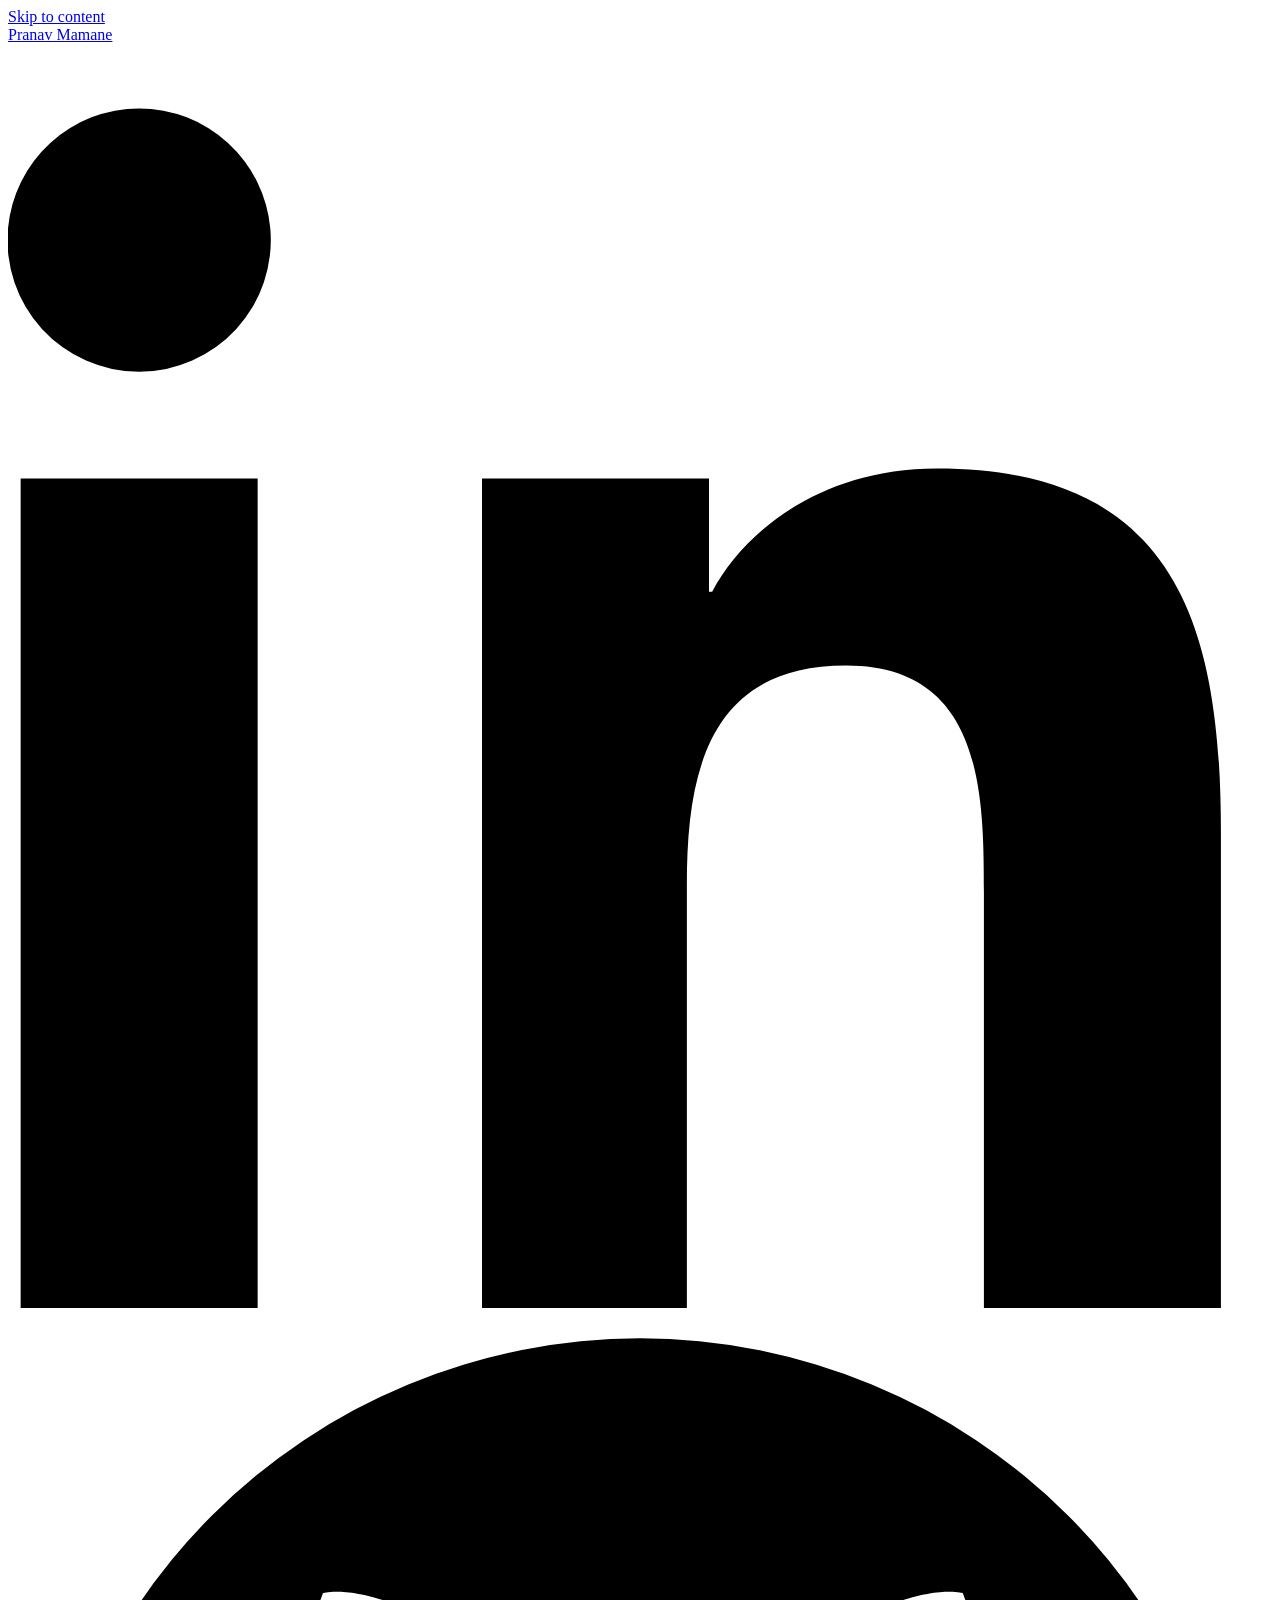
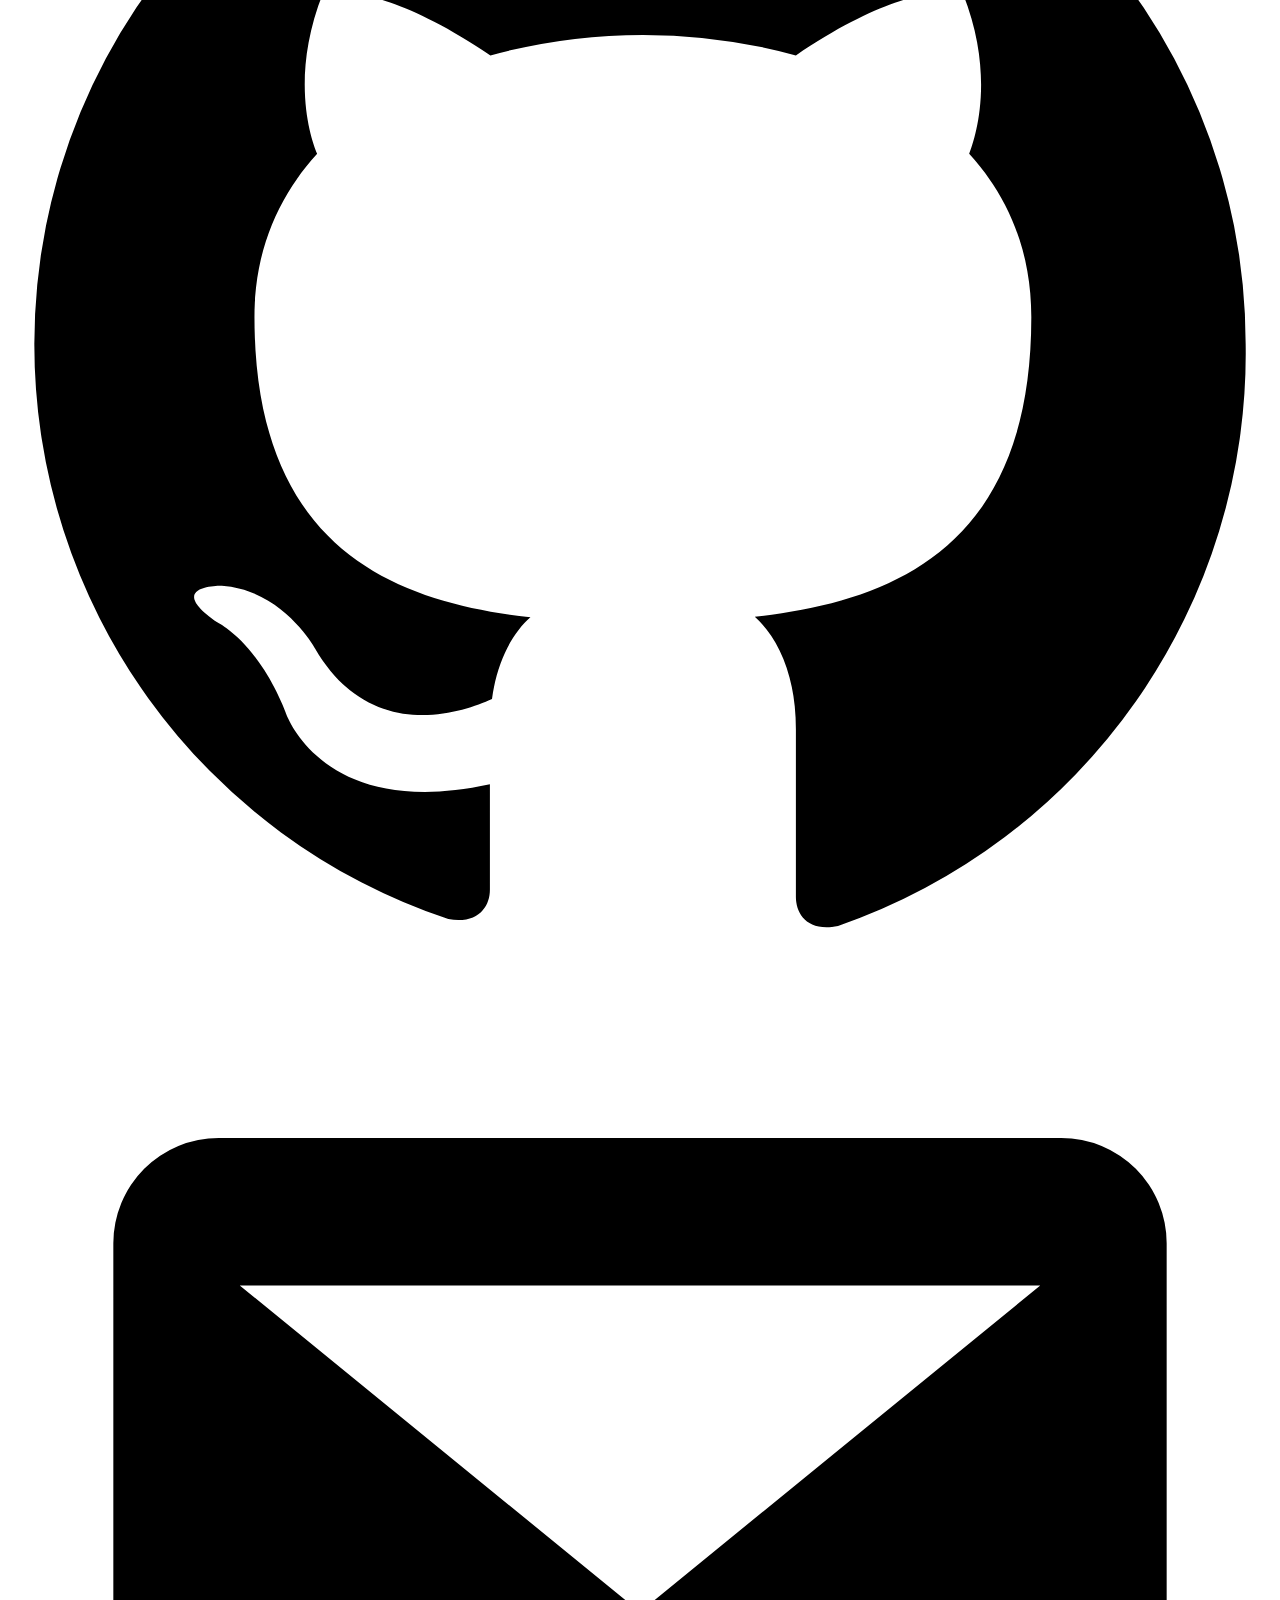
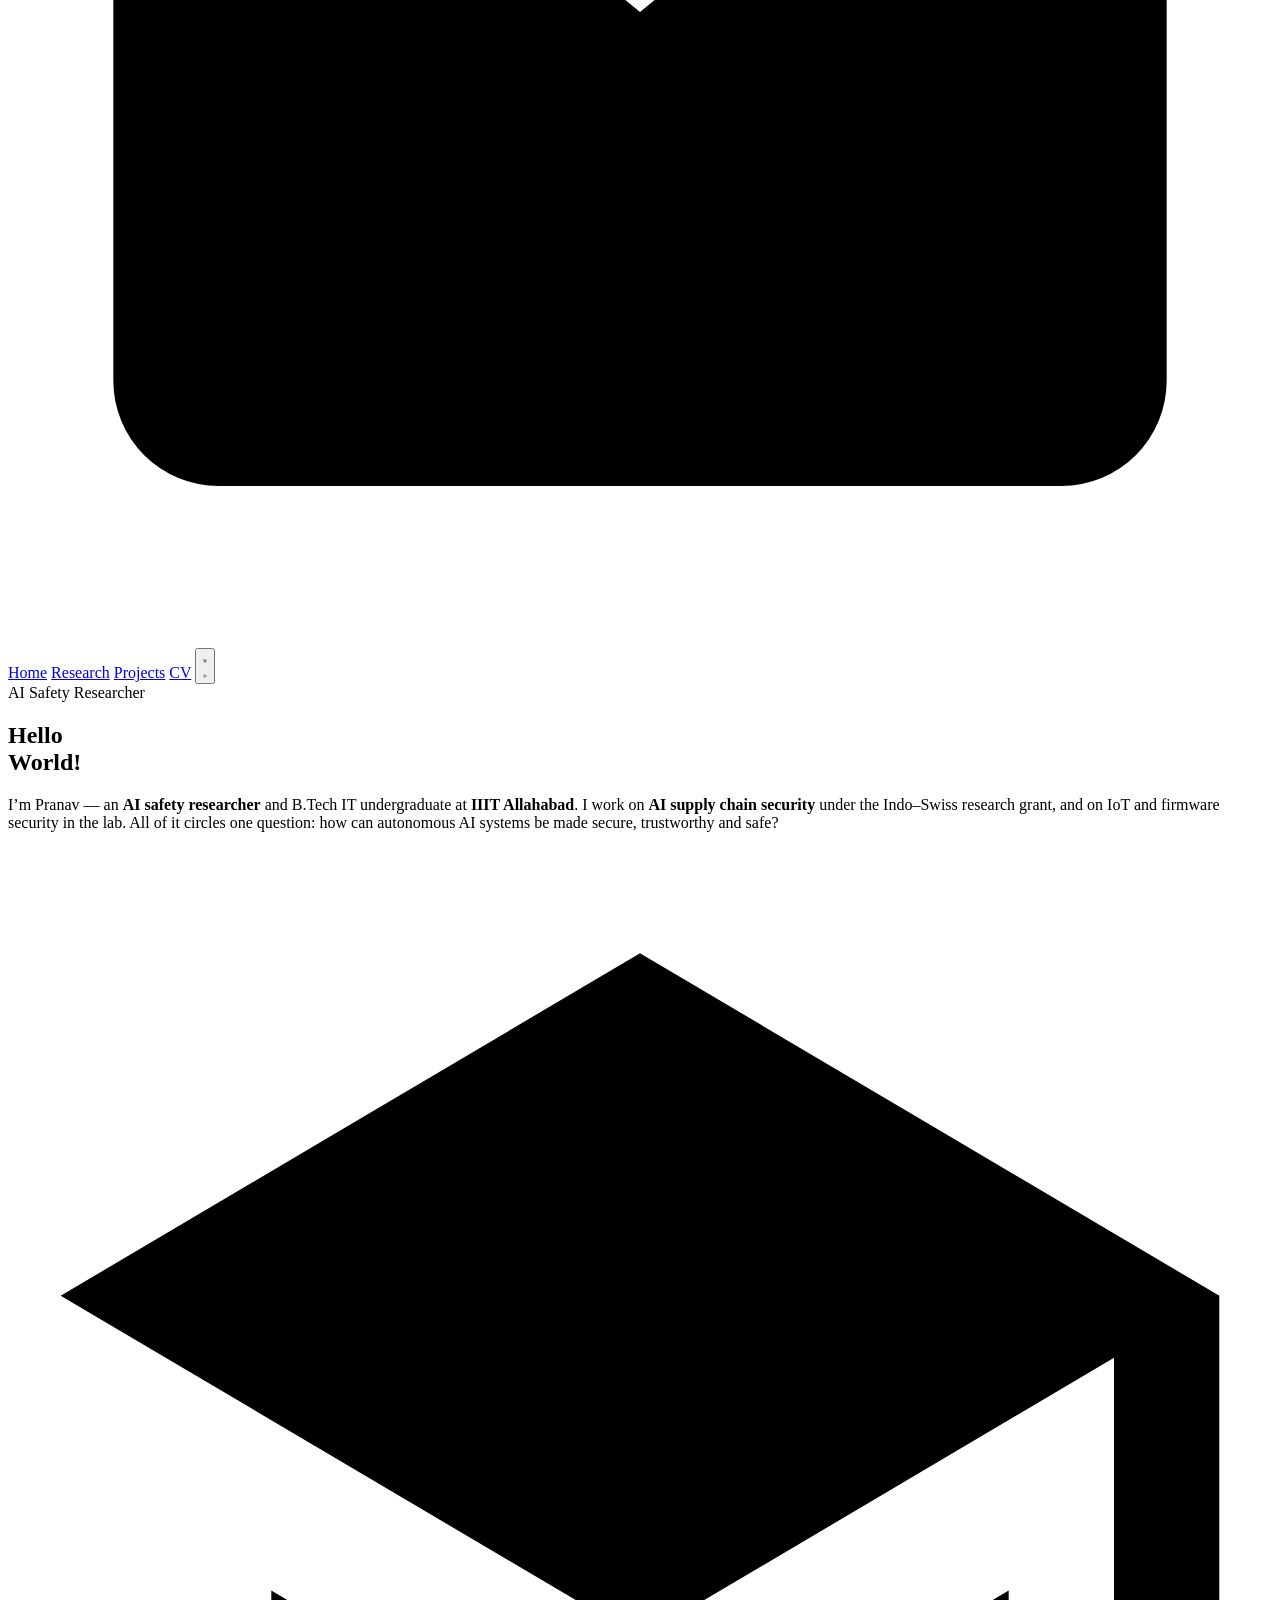
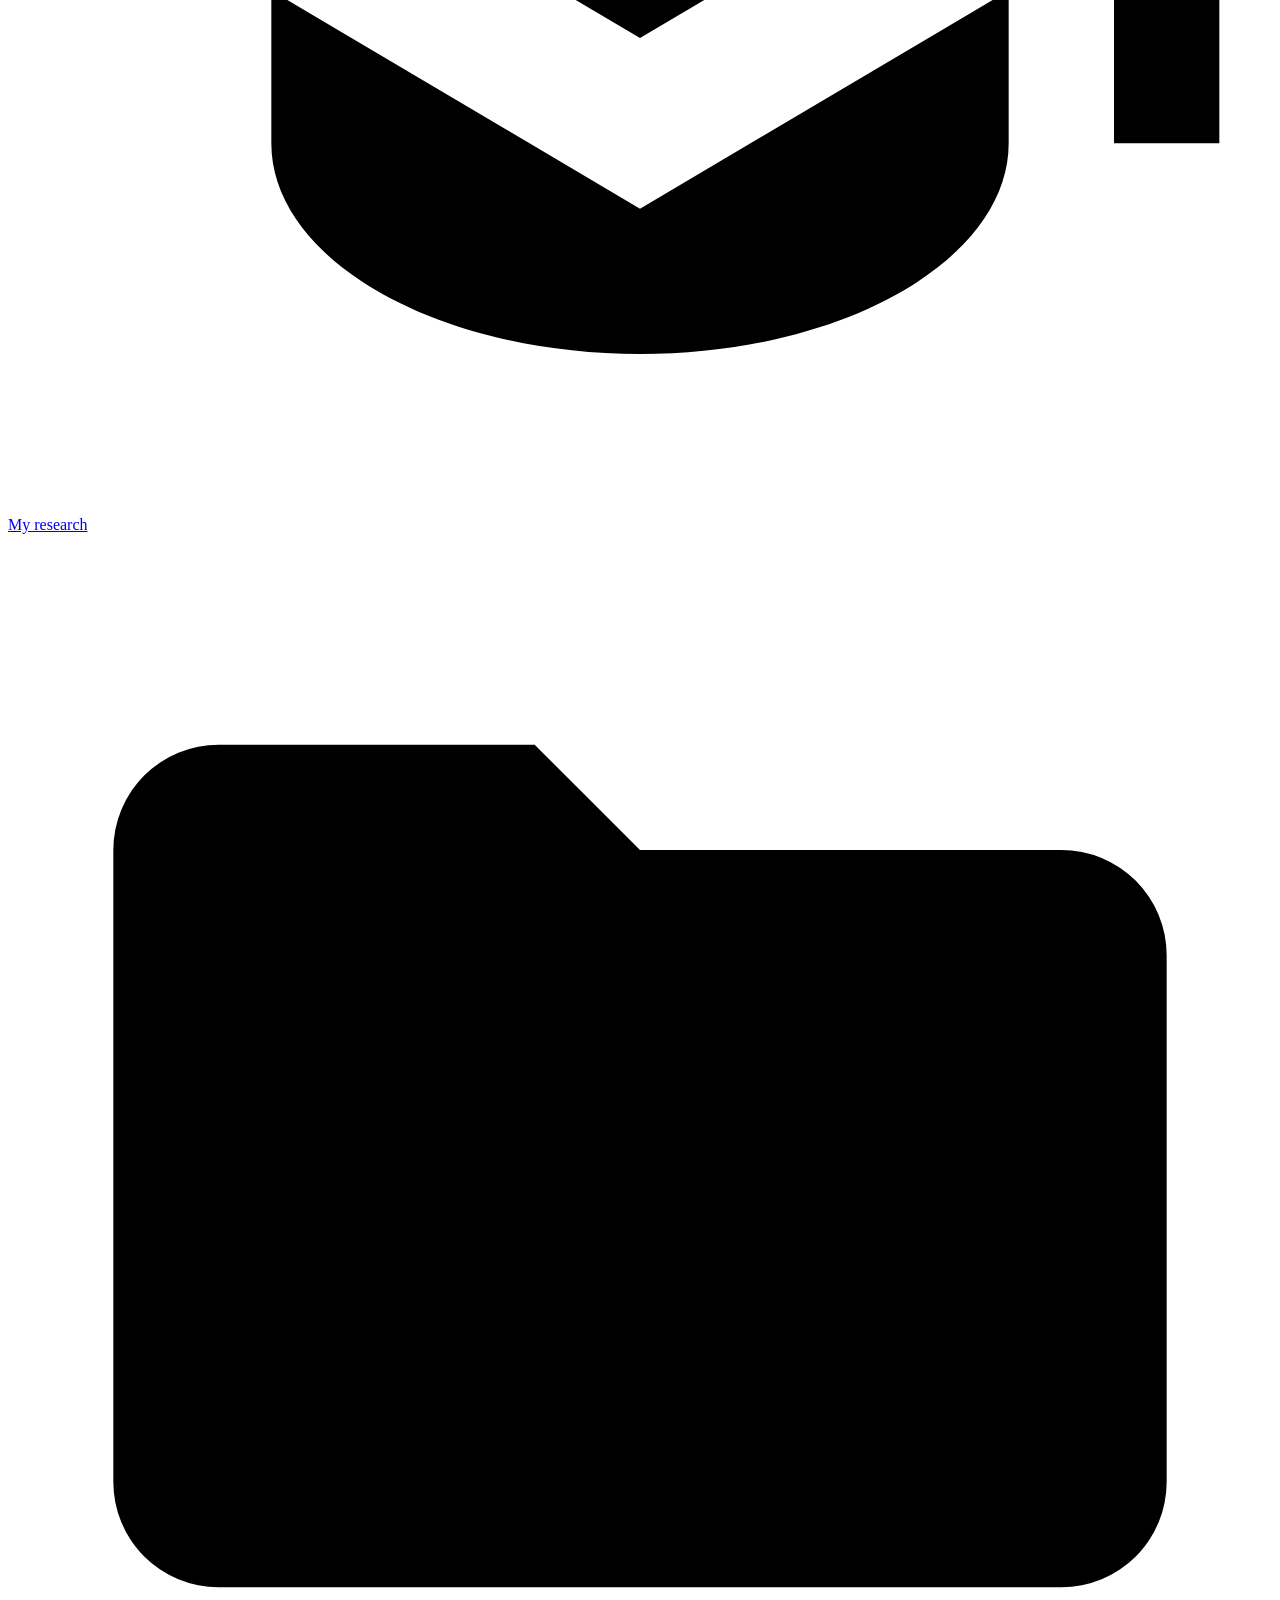
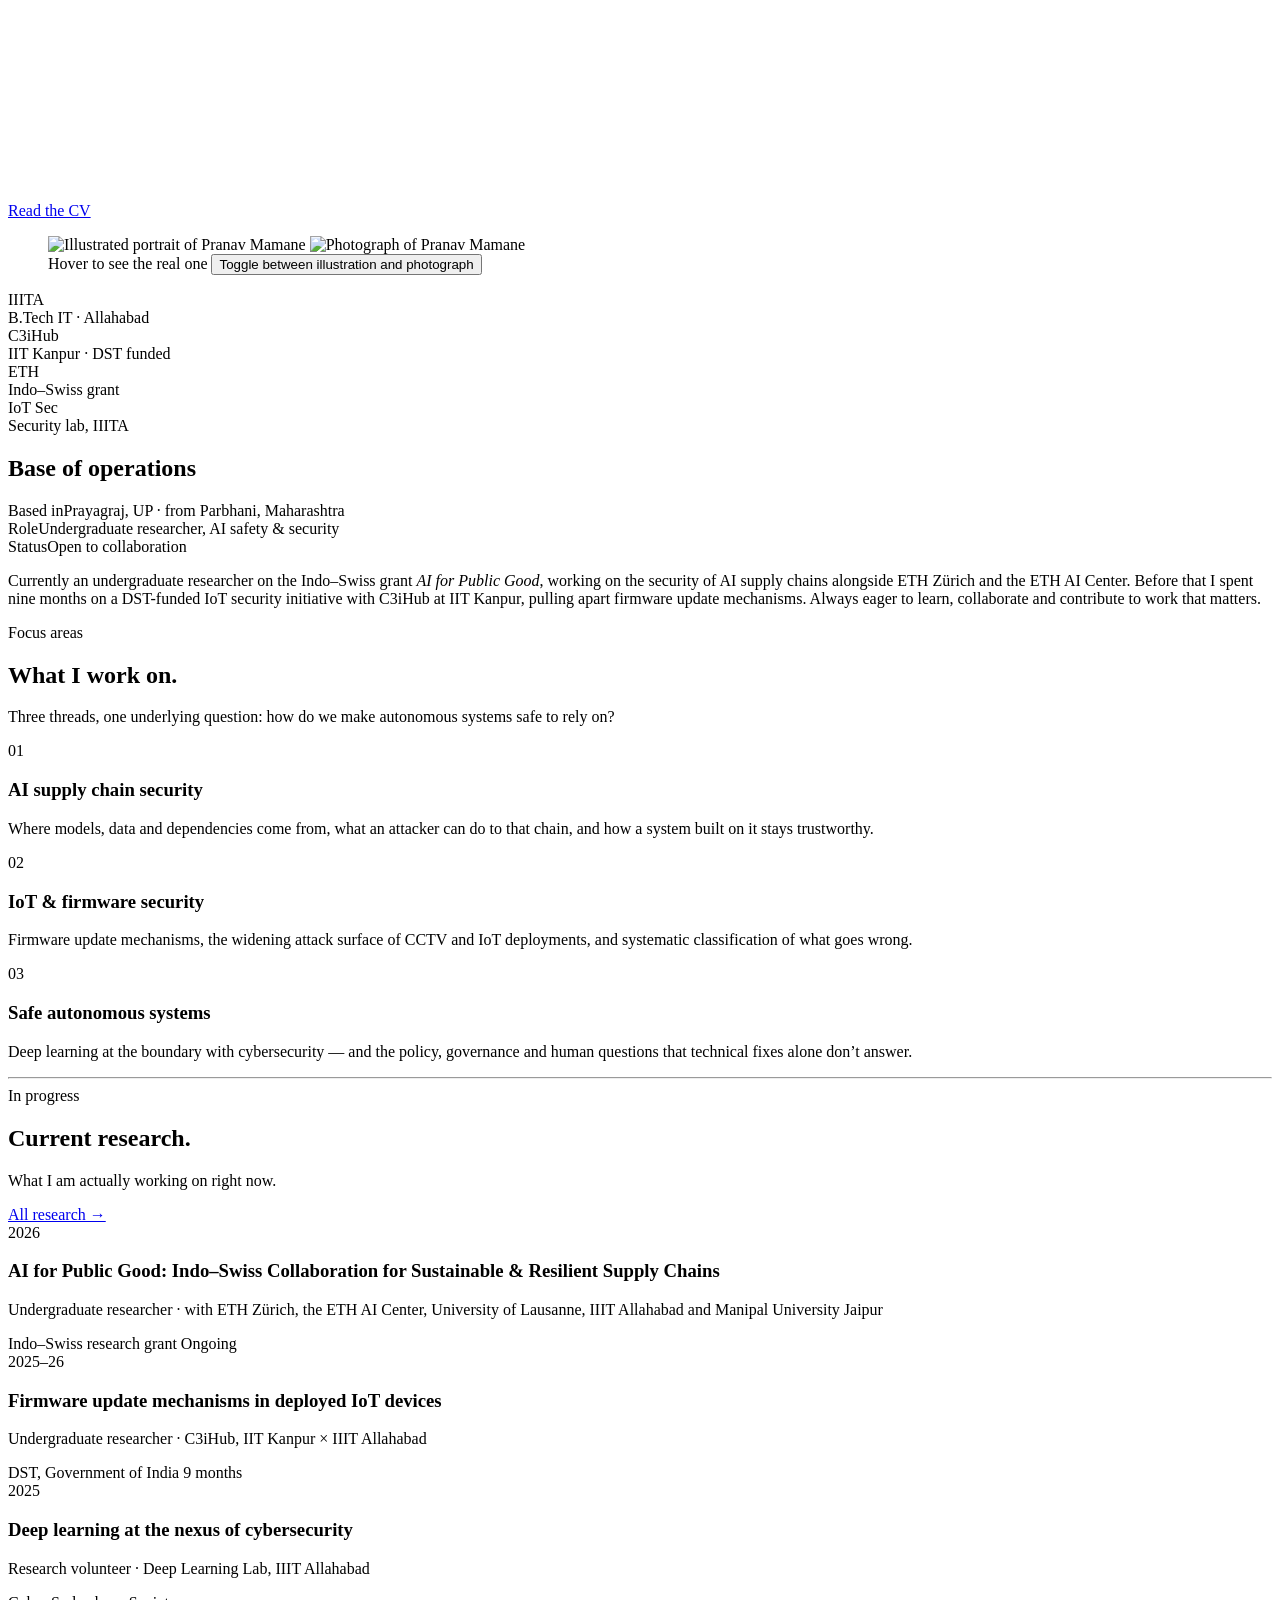
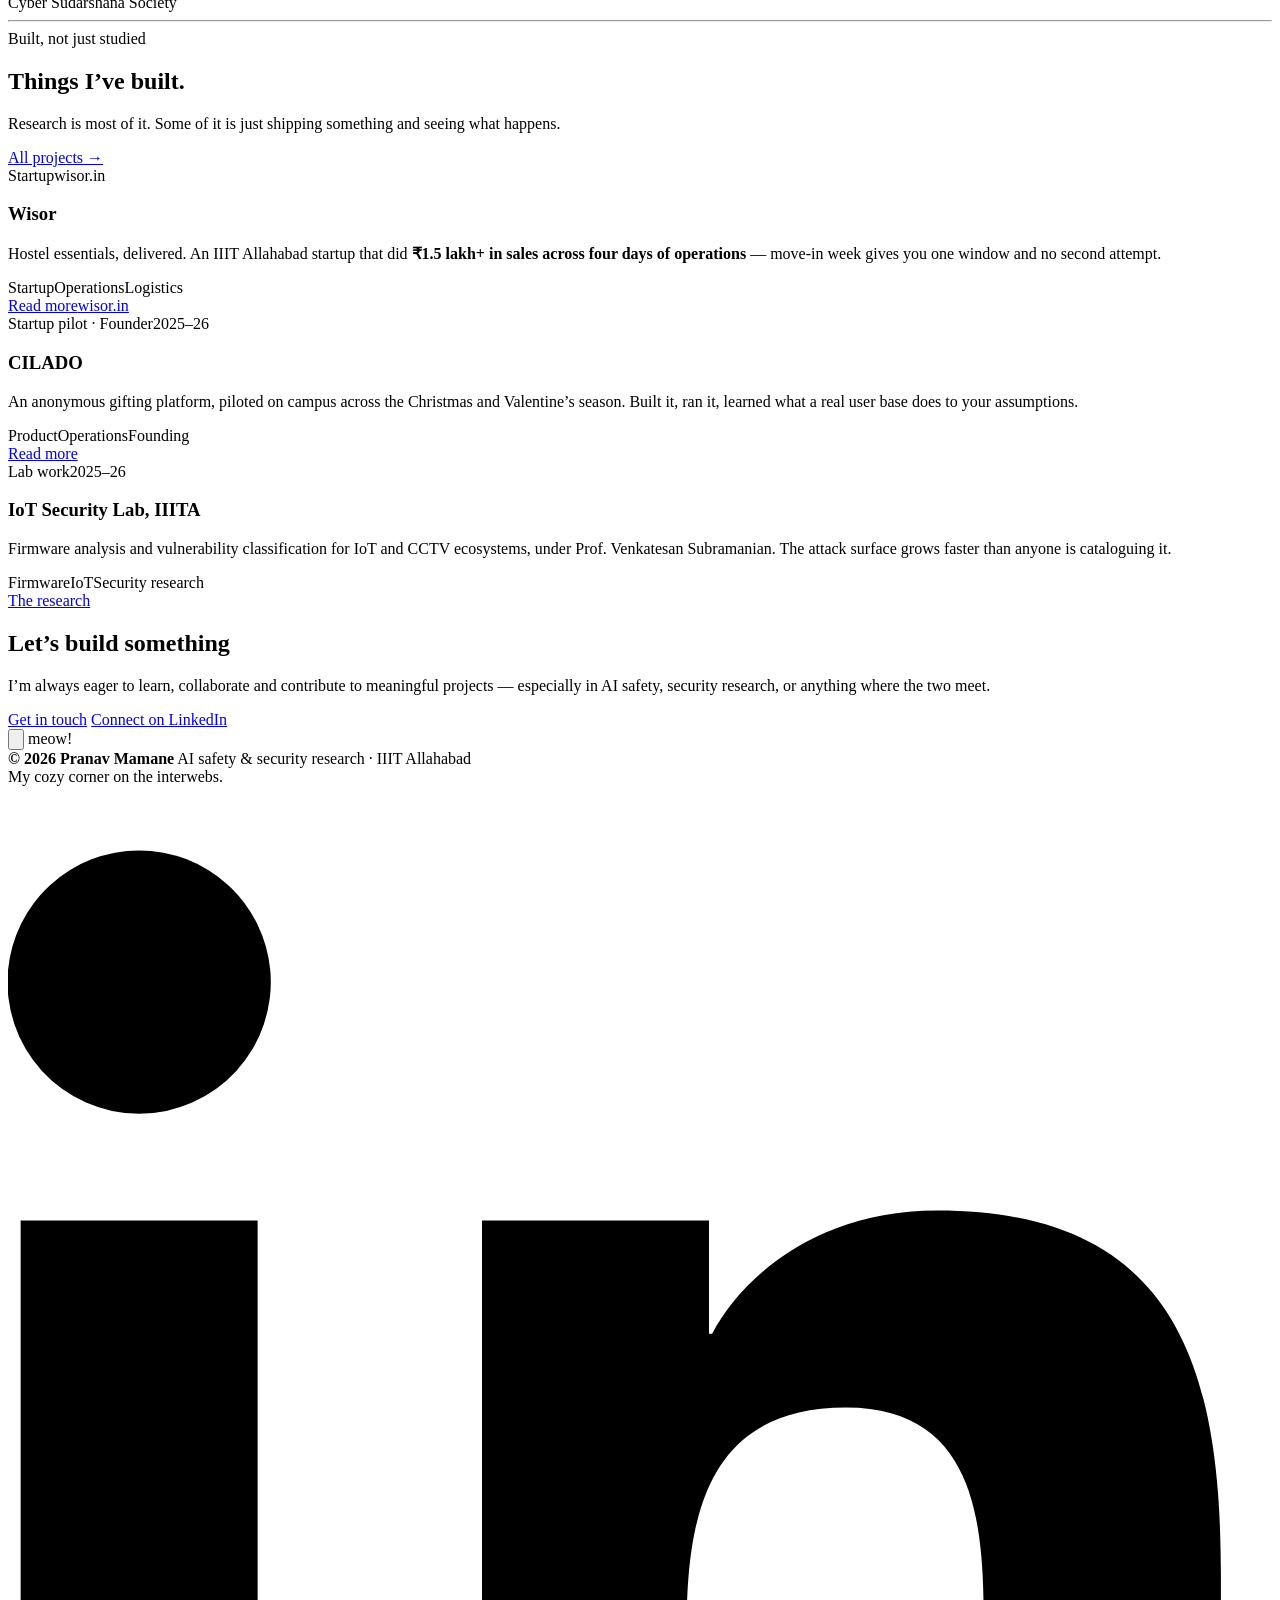
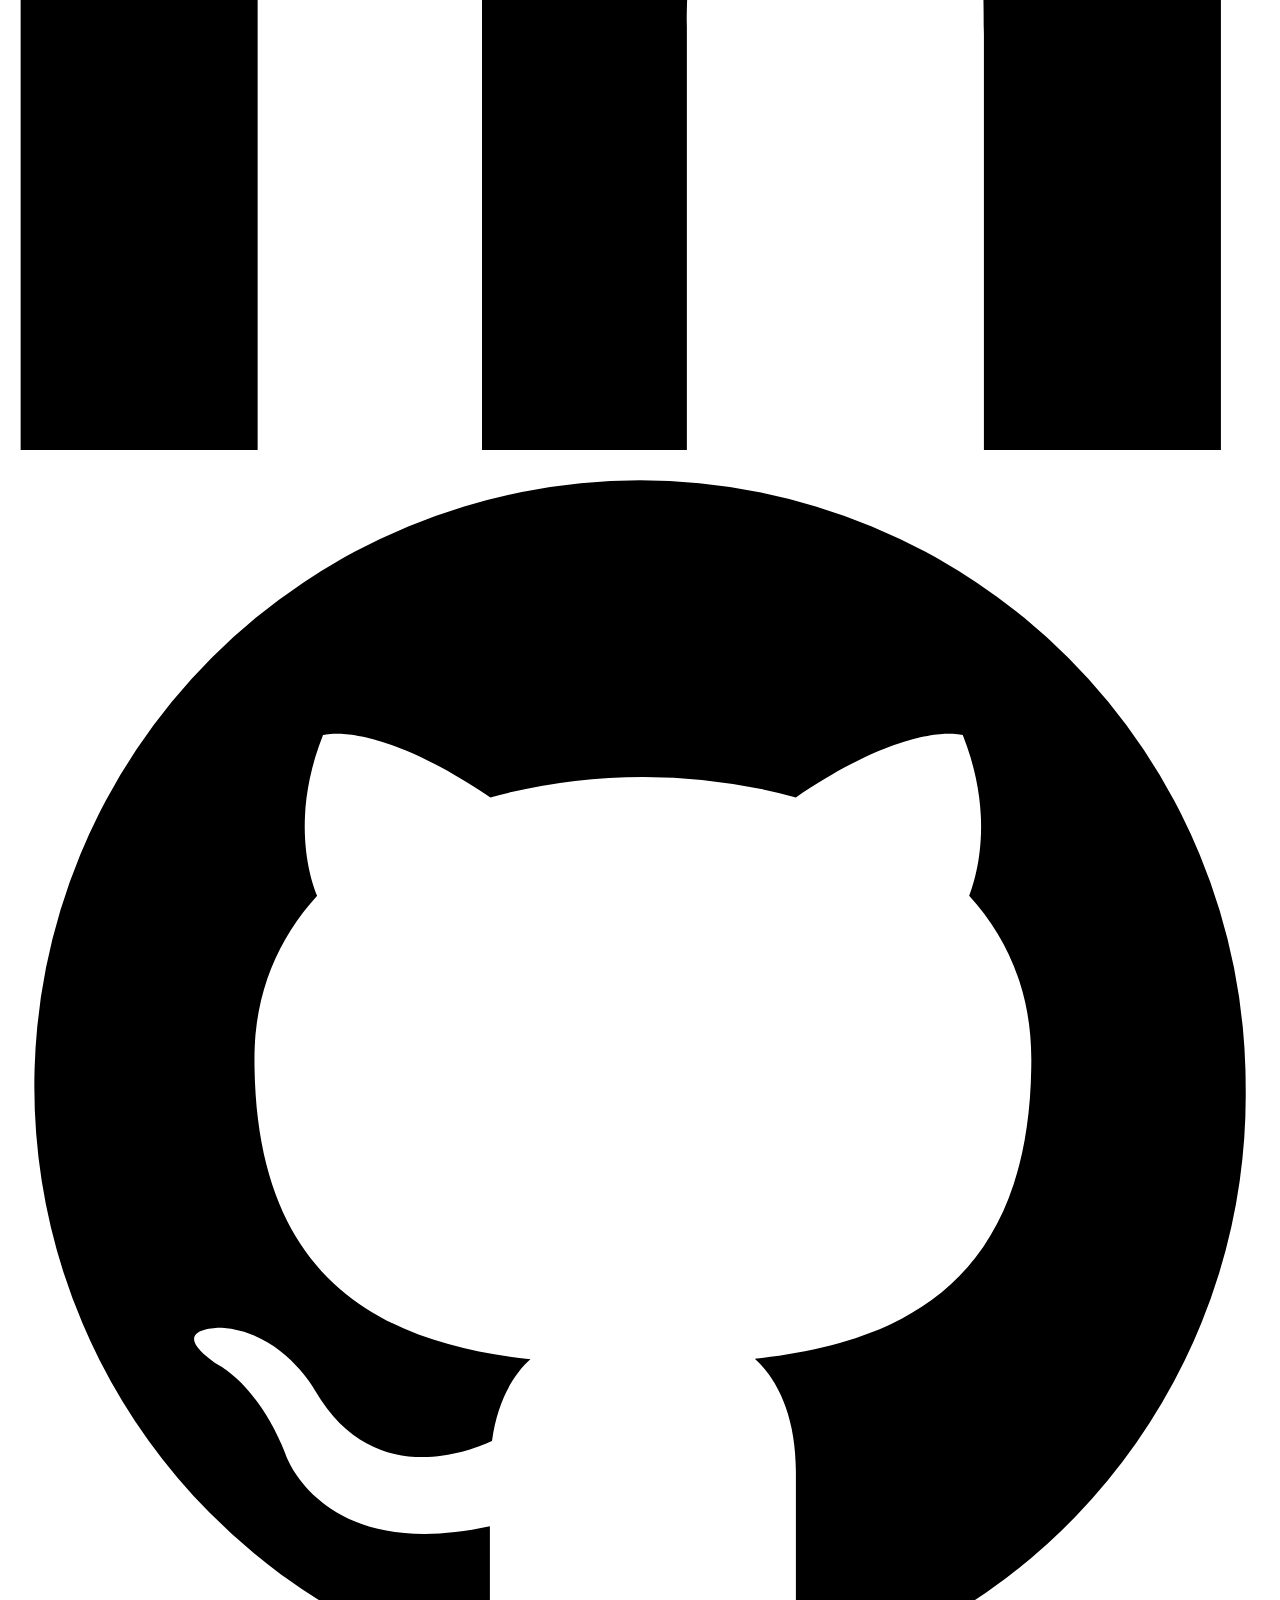
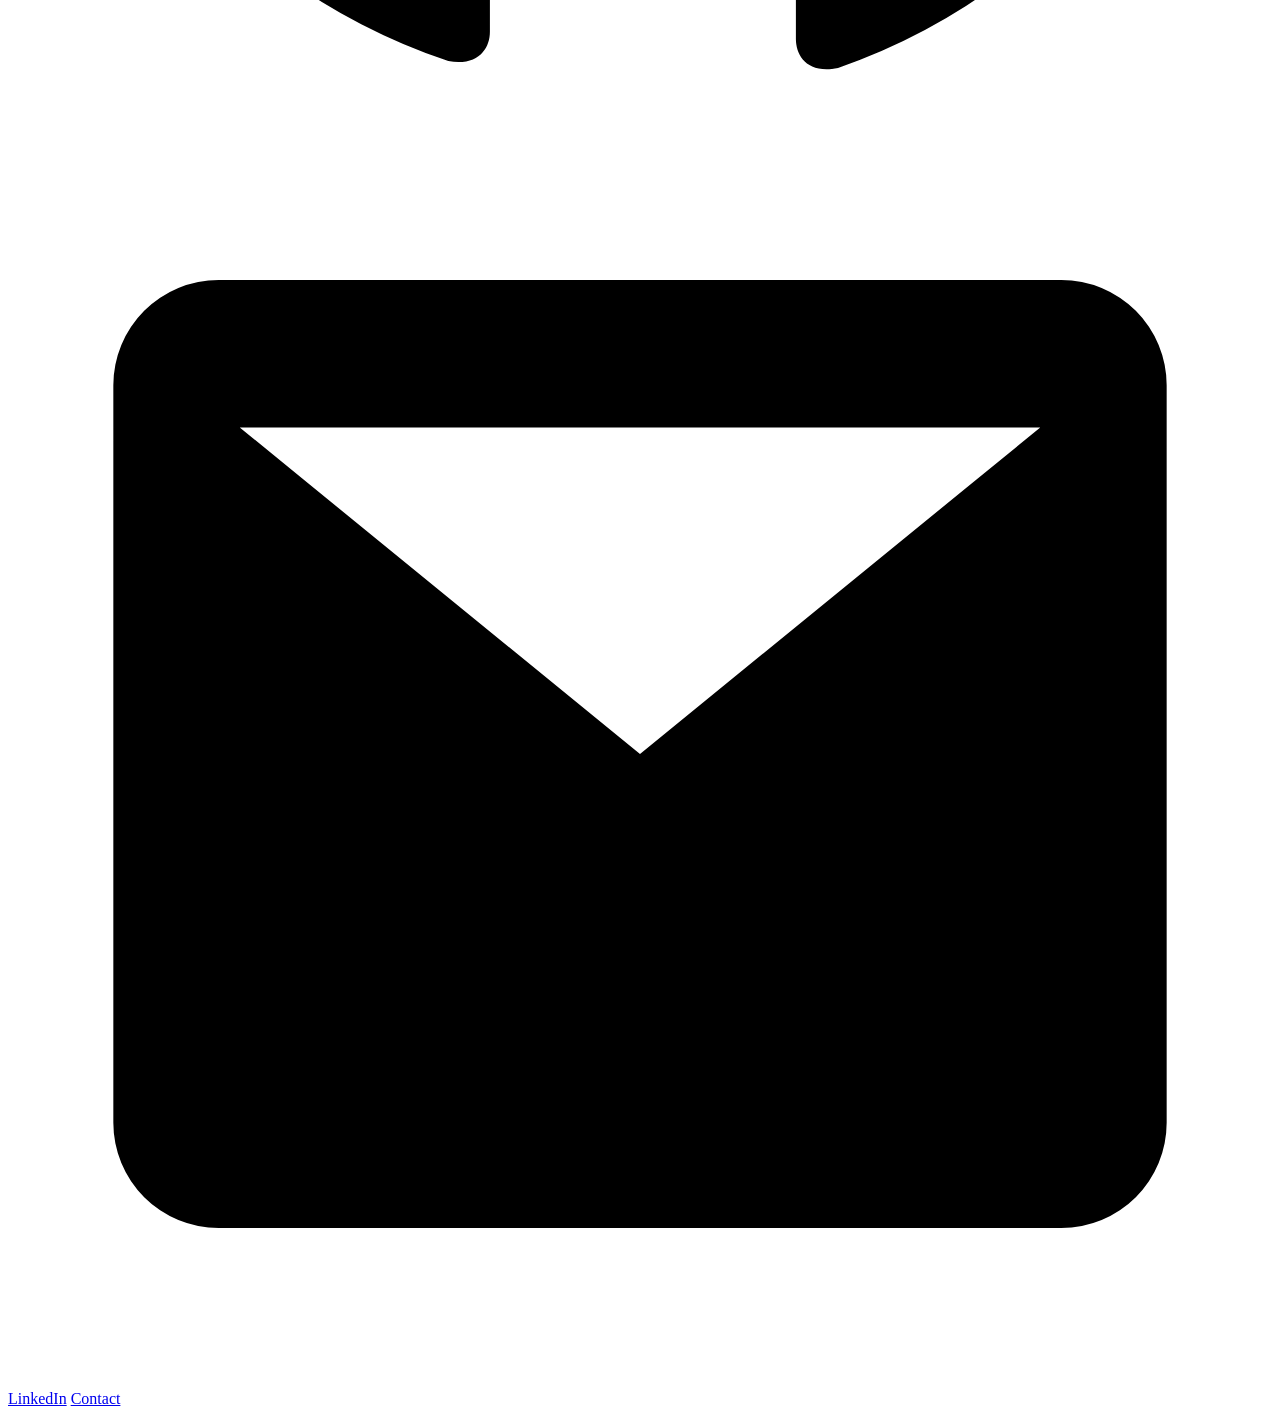
==== index.html @ 481fb833 "Add files via upload" ====
<!doctype html>
<html lang="en" data-theme="dark">
<head>
<meta charset="utf-8">
<meta name="viewport" content="width=device-width, initial-scale=1">
<title>Pranav Mamane — AI Safety Researcher</title>
<meta name="description" content="AI safety and security researcher at IIIT Allahabad, working on AI supply chain security and IoT security.">
<meta name="color-scheme" content="dark light">
<link rel="icon" href="assets/img/favicon.svg" type="image/svg+xml">
<meta property="og:title" content="Pranav Mamane — AI Safety Researcher">
<meta property="og:description" content="AI safety and security researcher at IIIT Allahabad, working on AI supply chain security and IoT security.">
<meta property="og:type" content="website">
<link rel="preconnect" href="https://fonts.googleapis.com">
<link rel="preconnect" href="https://fonts.gstatic.com" crossorigin>
<link href="https://fonts.googleapis.com/css2?family=Archivo+Black&family=JetBrains+Mono:wght@400;700&display=swap" rel="stylesheet">
<link rel="stylesheet" href="assets/css/style.css">
</head>
<body>
<a class="skip-link" href="#main">Skip to content</a>

<!-- ===== HEADER ===== -->
<header class="header">
  <div class="header__progress" aria-hidden="true"></div>
  <div class="wrap header__inner">
    <div class="brand">
      <a class="brand__name" href="index.html" aria-current="page">Pranav Mamane</a>
      <div class="socials">
        <a class="icon-btn" href="https://www.linkedin.com/in/pranavmamane/" aria-label="LinkedIn" rel="me noopener" target="_blank"><svg viewBox="0 0 24 24"><path d="M4.98 3.5A2.5 2.5 0 1 1 0 3.5a2.5 2.5 0 0 1 4.98 0zM.24 8.25h4.5V24H.24zM9 8.25h4.31v2.15h.06c.6-1.14 2.07-2.34 4.26-2.34 4.56 0 5.4 3 5.4 6.9V24h-4.5v-7.9c0-1.88-.03-4.3-2.62-4.3-2.62 0-3.02 2.05-3.02 4.16V24H9z"/></svg></a>
        <a class="icon-btn" href="https://github.com/pranav18june" aria-label="GitHub" rel="me noopener" target="_blank"><svg viewBox="0 0 24 24"><path d="M12 .5A11.5 11.5 0 0 0 .5 12a11.5 11.5 0 0 0 7.86 10.92c.58.1.79-.25.79-.56v-2c-3.2.7-3.88-1.37-3.88-1.37-.53-1.34-1.29-1.7-1.29-1.7-1.05-.72.08-.7.08-.7 1.16.08 1.77 1.19 1.77 1.19 1.03 1.77 2.7 1.26 3.36.96.1-.75.4-1.26.73-1.55-2.55-.29-5.24-1.28-5.24-5.7 0-1.26.45-2.29 1.19-3.1-.12-.29-.52-1.46.11-3.05 0 0 .97-.31 3.18 1.18a11 11 0 0 1 5.8 0c2.2-1.49 3.17-1.18 3.17-1.18.63 1.59.23 2.76.12 3.05.74.81 1.18 1.84 1.18 3.1 0 4.43-2.69 5.4-5.25 5.69.41.36.78 1.06.78 2.14v3.18c0 .31.21.67.8.55A11.5 11.5 0 0 0 23.5 12 11.5 11.5 0 0 0 12 .5z"/></svg></a>
        <a class="icon-btn" href="mailto:pranav18june@gmail.com" aria-label="Email"><svg viewBox="0 0 24 24"><path d="M2 5a2 2 0 0 1 2-2h16a2 2 0 0 1 2 2v14a2 2 0 0 1-2 2H4a2 2 0 0 1-2-2V5zm2.4.8L12 12l7.6-6.2H4.4z"/></svg></a>
      </div>
    </div>
    <nav class="nav" aria-label="Primary">
      <a class="nav__link" href="index.html" aria-current="page">Home</a>
      <a class="nav__link" href="research.html" data-dot>Research</a>
      <a class="nav__link" href="projects.html">Projects</a>
      <a class="nav__link" href="experience.html">CV</a>
      <button class="theme-toggle" type="button" aria-pressed="false" aria-label="Switch to light theme">
        <svg class="sun" viewBox="0 0 24 24" fill="none" stroke="currentColor" stroke-width="2.4" stroke-linecap="round"><circle cx="12" cy="12" r="4.2"/><path d="M12 1.6v2.6M12 19.8v2.6M4.2 4.2l1.9 1.9M17.9 17.9l1.9 1.9M1.6 12h2.6M19.8 12h2.6M4.2 19.8l1.9-1.9M17.9 6.1l1.9-1.9"/></svg>
        <svg class="moon" viewBox="0 0 24 24" fill="none" stroke="currentColor" stroke-width="2.4" stroke-linecap="round" stroke-linejoin="round"><path d="M21 12.8A9 9 0 1 1 11.2 3a7 7 0 0 0 9.8 9.8z"/></svg>
      </button>
    </nav>
  </div>
</header>

<main id="main">

  <!-- ===== HERO ===== -->
  <section class="hero">
    <div class="wrap hero__grid">
      <div>
        <span class="badge">AI Safety Researcher</span>
        <h1>Hello<br>World!</h1>
        <p class="hero__lead">
          I&rsquo;m Pranav &mdash; an <strong>AI safety researcher</strong> and B.Tech IT
          undergraduate at <strong>IIIT Allahabad</strong>. I work on
          <strong>AI supply chain security</strong> under the Indo&ndash;Swiss research
          grant, and on IoT and firmware security in the lab. All of it circles one
          question: how can autonomous AI systems be made secure, trustworthy and safe?
        </p>
        <div class="hero__actions">
          <a class="btn btn--primary" href="research.html">
            <svg viewBox="0 0 24 24"><path d="M12 2 1 8.5l11 6.5 9-5.32V17h2V8.5L12 2zM5 14.1V17c0 2.2 3.13 4 7 4s7-1.8 7-4v-2.9l-7 4.14-7-4.14z"/></svg>
            My research
          </a>
          <a class="btn btn--ghost" href="experience.html">
            <svg viewBox="0 0 24 24"><path d="M10 4H4a2 2 0 0 0-2 2v12a2 2 0 0 0 2 2h16a2 2 0 0 0 2-2V8a2 2 0 0 0-2-2h-8l-2-2z"/></svg>
            Read the CV
          </a>
        </div>
      </div>

      <figure class="portrait" data-portrait>
        <div class="portrait__frame">
          <img class="portrait__img portrait__img--illo" src="assets/img/portrait-illustration.jpg" alt="Illustrated portrait of Pranav Mamane" width="900" height="900">
          <img class="portrait__img portrait__img--real" src="assets/img/portrait-real.jpg" alt="Photograph of Pranav Mamane" width="900" height="900" fetchpriority="high">
        </div>
        <!-- the ring lives outside the frame so it can spill past the border -->
        <span class="portrait__ring" aria-hidden="true"></span>
        <figcaption class="portrait__hint">
          <span aria-hidden="true">Hover to see the real one</span>
          <button class="sr-only" type="button" data-portrait-toggle>Toggle between illustration and photograph</button>
        </figcaption>
      </figure>
    </div>
  </section>

  <!-- ===== AFFILIATIONS ===== -->
  <section class="section section--tight">
    <div class="wrap">
      <div class="stats reveal">
        <div class="stat"><div class="stat__num">IIITA</div><div class="stat__label">B.Tech IT &middot; Allahabad</div></div>
        <div class="stat"><div class="stat__num">C3iHub</div><div class="stat__label">IIT Kanpur &middot; DST funded</div></div>
        <div class="stat"><div class="stat__num">ETH</div><div class="stat__label">Indo&ndash;Swiss grant</div></div>
        <div class="stat"><div class="stat__num">IoT Sec</div><div class="stat__label">Security lab, IIITA</div></div>
      </div>
    </div>
  </section>

  <!-- ===== NOW / BASE OF OPERATIONS ===== -->
  <section class="section section--tight">
    <div class="wrap">
      <div class="now reveal">
        <h2>Base of operations</h2>
        <div class="now__grid">
          <div class="now__facts">
            <div class="now__fact"><span class="now__key">Based in</span><span class="now__val">Prayagraj, UP &middot; from Parbhani, Maharashtra</span></div>
            <div class="now__fact"><span class="now__key">Role</span><span class="now__val">Undergraduate researcher, AI safety &amp; security</span></div>
            <div class="now__fact"><span class="now__key">Status</span><span class="now__val">Open to collaboration</span></div>
          </div>
          <div>
            <p class="now__val">
              Currently an undergraduate researcher on the Indo&ndash;Swiss grant
              <em>AI for Public Good</em>, working on the security of AI supply chains
              alongside ETH&nbsp;Z&uuml;rich and the ETH&nbsp;AI&nbsp;Center. Before that I spent
              nine months on a DST-funded IoT security initiative with C3iHub at
              IIT&nbsp;Kanpur, pulling apart firmware update mechanisms. Always eager to
              learn, collaborate and contribute to work that matters.
            </p>
          </div>
        </div>
      </div>
    </div>
  </section>

  <!-- ===== FOCUS AREAS ===== -->
  <section class="section">
    <div class="wrap">
      <div class="section-head reveal">
        <div>
          <span class="eyebrow">Focus areas</span>
          <h2>What I work on.</h2>
          <p>Three threads, one underlying question: how do we make autonomous systems safe to rely on?</p>
        </div>
      </div>
      <div class="grid grid--3">
        <article class="card card--hover focus reveal">
          <div class="focus__num">01</div>
          <h3>AI supply chain security</h3>
          <p>Where models, data and dependencies come from, what an attacker can do to that chain, and how a system built on it stays trustworthy.</p>
        </article>
        <article class="card card--hover focus reveal">
          <div class="focus__num">02</div>
          <h3>IoT &amp; firmware security</h3>
          <p>Firmware update mechanisms, the widening attack surface of CCTV and IoT deployments, and systematic classification of what goes wrong.</p>
        </article>
        <article class="card card--hover focus reveal">
          <div class="focus__num">03</div>
          <h3>Safe autonomous systems</h3>
          <p>Deep learning at the boundary with cybersecurity &mdash; and the policy, governance and human questions that technical fixes alone don&rsquo;t answer.</p>
        </article>
      </div>
    </div>
  </section>

  <hr class="rule">

  <!-- ===== CURRENT RESEARCH ===== -->
  <section class="section">
    <div class="wrap">
      <div class="section-head reveal">
        <div>
          <span class="eyebrow">In progress</span>
          <h2>Current research.</h2>
          <p>What I am actually working on right now.</p>
        </div>
        <a class="btn btn--ghost btn--sm" href="research.html">All research &rarr;</a>
      </div>

      <div class="pub-list">
        <article class="pub reveal">
          <div class="pub__year">2026</div>
          <div class="pub__body">
            <h3 class="pub__title">AI for Public Good: Indo&ndash;Swiss Collaboration for Sustainable &amp; Resilient Supply Chains</h3>
            <p class="pub__authors">Undergraduate researcher &middot; with ETH&nbsp;Z&uuml;rich, the ETH&nbsp;AI&nbsp;Center, University of Lausanne, IIIT Allahabad and Manipal University Jaipur</p>
            <div class="pub__meta">
              <span class="chip chip--green">Indo&ndash;Swiss research grant</span>
              <span class="chip chip--yellow">Ongoing</span>
            </div>
          </div>
        </article>

        <article class="pub reveal">
          <div class="pub__year">2025&ndash;26</div>
          <div class="pub__body">
            <h3 class="pub__title">Firmware update mechanisms in deployed IoT devices</h3>
            <p class="pub__authors">Undergraduate researcher &middot; C3iHub, IIT Kanpur &times; IIIT Allahabad</p>
            <div class="pub__meta">
              <span class="chip chip--purple">DST, Government of India</span>
              <span class="chip">9 months</span>
            </div>
          </div>
        </article>

        <article class="pub reveal">
          <div class="pub__year">2025</div>
          <div class="pub__body">
            <h3 class="pub__title">Deep learning at the nexus of cybersecurity</h3>
            <p class="pub__authors">Research volunteer &middot; Deep Learning Lab, IIIT Allahabad</p>
            <div class="pub__meta">
              <span class="chip chip--cyan">Cyber Sudarshana Society</span>
            </div>
          </div>
        </article>
      </div>
    </div>
  </section>

  <hr class="rule">

  <!-- ===== BUILT ===== -->
  <section class="section">
    <div class="wrap">
      <div class="section-head reveal">
        <div>
          <span class="eyebrow">Built, not just studied</span>
          <h2>Things I&rsquo;ve built.</h2>
          <p>Research is most of it. Some of it is just shipping something and seeing what happens.</p>
        </div>
        <a class="btn btn--ghost btn--sm" href="projects.html">All projects &rarr;</a>
      </div>

      <div class="grid grid--3">
        <article class="card project card--hover reveal">
          <div class="project__top t-green"><span>Startup</span><span>wisor.in</span></div>
          <div class="project__body">
            <h3>Wisor</h3>
            <p>Hostel essentials, delivered. An IIIT Allahabad startup that did <strong>&#8377;1.5&nbsp;lakh+ in sales across four days of operations</strong> &mdash; move-in week gives you one window and no second attempt.</p>
            <div class="tags"><span class="chip">Startup</span><span class="chip">Operations</span><span class="chip">Logistics</span></div>
            <div class="project__links"><a class="btn btn--sm" href="projects.html">Read more</a><a class="btn btn--sm" href="https://wisor.in" target="_blank" rel="noopener">wisor.in</a></div>
          </div>
        </article>

        <article class="card project card--hover reveal">
          <div class="project__top t-orange"><span>Startup pilot &middot; Founder</span><span>2025&ndash;26</span></div>
          <div class="project__body">
            <h3>CILADO</h3>
            <p>An anonymous gifting platform, piloted on campus across the Christmas and Valentine&rsquo;s season. Built it, ran it, learned what a real user base does to your assumptions.</p>
            <div class="tags"><span class="chip">Product</span><span class="chip">Operations</span><span class="chip">Founding</span></div>
            <div class="project__links"><a class="btn btn--sm" href="projects.html">Read more</a></div>
          </div>
        </article>

        <article class="card project card--hover reveal">
          <div class="project__top t-purple"><span>Lab work</span><span>2025&ndash;26</span></div>
          <div class="project__body">
            <h3>IoT Security Lab, IIITA</h3>
            <p>Firmware analysis and vulnerability classification for IoT and CCTV ecosystems, under Prof. Venkatesan Subramanian. The attack surface grows faster than anyone is cataloguing it.</p>
            <div class="tags"><span class="chip">Firmware</span><span class="chip">IoT</span><span class="chip">Security research</span></div>
            <div class="project__links"><a class="btn btn--sm" href="research.html">The research</a></div>
          </div>
        </article>
      </div>
    </div>
  </section>

  <!-- ===== CTA ===== -->
  <section class="section">
    <div class="wrap">
      <div class="cta reveal">
        <h2>Let&rsquo;s build something</h2>
        <p>I&rsquo;m always eager to learn, collaborate and contribute to meaningful projects &mdash; especially in AI safety, security research, or anything where the two meet.</p>
        <div class="cta__actions">
          <a class="btn btn--primary" href="mailto:pranav18june@gmail.com">Get in touch</a>
          <a class="btn" href="https://www.linkedin.com/in/pranavmamane/" target="_blank" rel="noopener">Connect on LinkedIn</a>
        </div>
      </div>
    </div>
  </section>

</main>

<!-- ===== FOOTER ===== -->
<footer class="footer">
  <!-- ===== THE CAT (sleeps in dark mode, wakes in light, meows when petted) ===== -->
  <div class="cat" data-cat>
    <button class="cat__btn" type="button" aria-label="Pet the cat">
      <svg class="cat__svg" viewBox="0 0 120 120" role="img" aria-hidden="true">
        <g fill="none" stroke="currentColor" stroke-width="4.5" stroke-linecap="round" stroke-linejoin="round">
          <!-- tail: dark outline stroke + yellow core, so it reads on any background -->
          <g class="cat__tail">
            <path d="M85 112C110 112 111 83 97 79c-10-3-14 9-8 15" stroke-width="14" />
            <path d="M85 112C110 112 111 83 97 79c-10-3-14 9-8 15" stroke-width="7" stroke="var(--yellow)" />
          </g>
          <!-- body -->
          <path d="M34 114C30 77 40 62 60 62s30 15 26 52z" fill="var(--yellow)" />
          <!-- stripes -->
          <path d="M40 92h10M78 92H68M41 103h9M79 103h-9" stroke-width="3.6" />
          <!-- paws -->
          <ellipse cx="45" cy="111" rx="9.5" ry="5.5" fill="var(--yellow)" />
          <ellipse cx="75" cy="111" rx="9.5" ry="5.5" fill="var(--yellow)" />
          <!-- ears -->
          <path d="M33 34 25 3l30 16z" fill="var(--yellow)" />
          <path d="M87 34 95 3 65 19z" fill="var(--yellow)" />
          <!-- head -->
          <ellipse cx="60" cy="45" rx="29" ry="25" fill="var(--yellow)" />
          <path d="M35 24 30 10l15 8z" fill="var(--orange)" stroke-width="3" />
          <path d="M85 24 90 10 75 18z" fill="var(--orange)" stroke-width="3" />
          <!-- eyes: awake -->
          <g class="cat__eyes-open">
            <circle cx="49" cy="44" r="4.6" fill="currentColor" stroke="none" />
            <circle cx="71" cy="44" r="4.6" fill="currentColor" stroke="none" />
          </g>
          <!-- eyes: asleep -->
          <g class="cat__eyes-shut">
            <path d="M44 44q5 5 10 0M66 44q5 5 10 0" stroke-width="3.8" />
          </g>
          <!-- nose + mouth -->
          <path d="M56 52h8l-4 5z" fill="var(--orange)" stroke-width="3" />
          <path d="M60 57q-4 5-8 2M60 57q4 5 8 2" stroke-width="3" />
          <!-- whiskers -->
          <path d="M36 48H20M37 55l-14 5M84 48h16M83 55l14 5" stroke-width="3" stroke="var(--ink)" opacity=".7" />
        </g>
        <!-- sleeping zzz -->
        <g class="cat__zzz" fill="var(--ink)" font-family="var(--font-mono)" font-weight="700">
          <text x="92" y="30" font-size="15">z</text>
          <text x="101" y="19" font-size="11">z</text>
          <text x="108" y="11" font-size="8">z</text>
        </g>
      </svg>
    </button>
    <span class="cat__bubble" aria-hidden="true">meow!</span>
    <span class="sr-only" role="status" data-cat-status></span>
  </div>

  <div class="wrap footer__inner">
    <div class="footer__meta">
      <strong>&copy; <span data-year>2026</span> Pranav Mamane</strong>
      AI safety &amp; security research &middot; IIIT Allahabad
    </div>
    <div class="footer__meta">My cozy corner on the interwebs.</div>
      <div class="socials footer__socials">
        <a class="icon-btn" href="https://www.linkedin.com/in/pranavmamane/" aria-label="LinkedIn" rel="me noopener" target="_blank"><svg viewBox="0 0 24 24"><path d="M4.98 3.5A2.5 2.5 0 1 1 0 3.5a2.5 2.5 0 0 1 4.98 0zM.24 8.25h4.5V24H.24zM9 8.25h4.31v2.15h.06c.6-1.14 2.07-2.34 4.26-2.34 4.56 0 5.4 3 5.4 6.9V24h-4.5v-7.9c0-1.88-.03-4.3-2.62-4.3-2.62 0-3.02 2.05-3.02 4.16V24H9z"/></svg></a>
        <a class="icon-btn" href="https://github.com/pranav18june" aria-label="GitHub" rel="me noopener" target="_blank"><svg viewBox="0 0 24 24"><path d="M12 .5A11.5 11.5 0 0 0 .5 12a11.5 11.5 0 0 0 7.86 10.92c.58.1.79-.25.79-.56v-2c-3.2.7-3.88-1.37-3.88-1.37-.53-1.34-1.29-1.7-1.29-1.7-1.05-.72.08-.7.08-.7 1.16.08 1.77 1.19 1.77 1.19 1.03 1.77 2.7 1.26 3.36.96.1-.75.4-1.26.73-1.55-2.55-.29-5.24-1.28-5.24-5.7 0-1.26.45-2.29 1.19-3.1-.12-.29-.52-1.46.11-3.05 0 0 .97-.31 3.18 1.18a11 11 0 0 1 5.8 0c2.2-1.49 3.17-1.18 3.17-1.18.63 1.59.23 2.76.12 3.05.74.81 1.18 1.84 1.18 3.1 0 4.43-2.69 5.4-5.25 5.69.41.36.78 1.06.78 2.14v3.18c0 .31.21.67.8.55A11.5 11.5 0 0 0 23.5 12 11.5 11.5 0 0 0 12 .5z"/></svg></a>
        <a class="icon-btn" href="mailto:pranav18june@gmail.com" aria-label="Email"><svg viewBox="0 0 24 24"><path d="M2 5a2 2 0 0 1 2-2h16a2 2 0 0 1 2 2v14a2 2 0 0 1-2 2H4a2 2 0 0 1-2-2V5zm2.4.8L12 12l7.6-6.2H4.4z"/></svg></a>
      </div>
    <div class="footer__actions">
      <a class="btn btn--sm" href="https://www.linkedin.com/in/pranavmamane/" target="_blank" rel="noopener">LinkedIn</a>
      <a class="btn btn--sm" href="mailto:pranav18june@gmail.com">Contact</a>
    </div>
  </div>
</footer>

<script src="assets/js/main.js"></script>
</body>
</html>
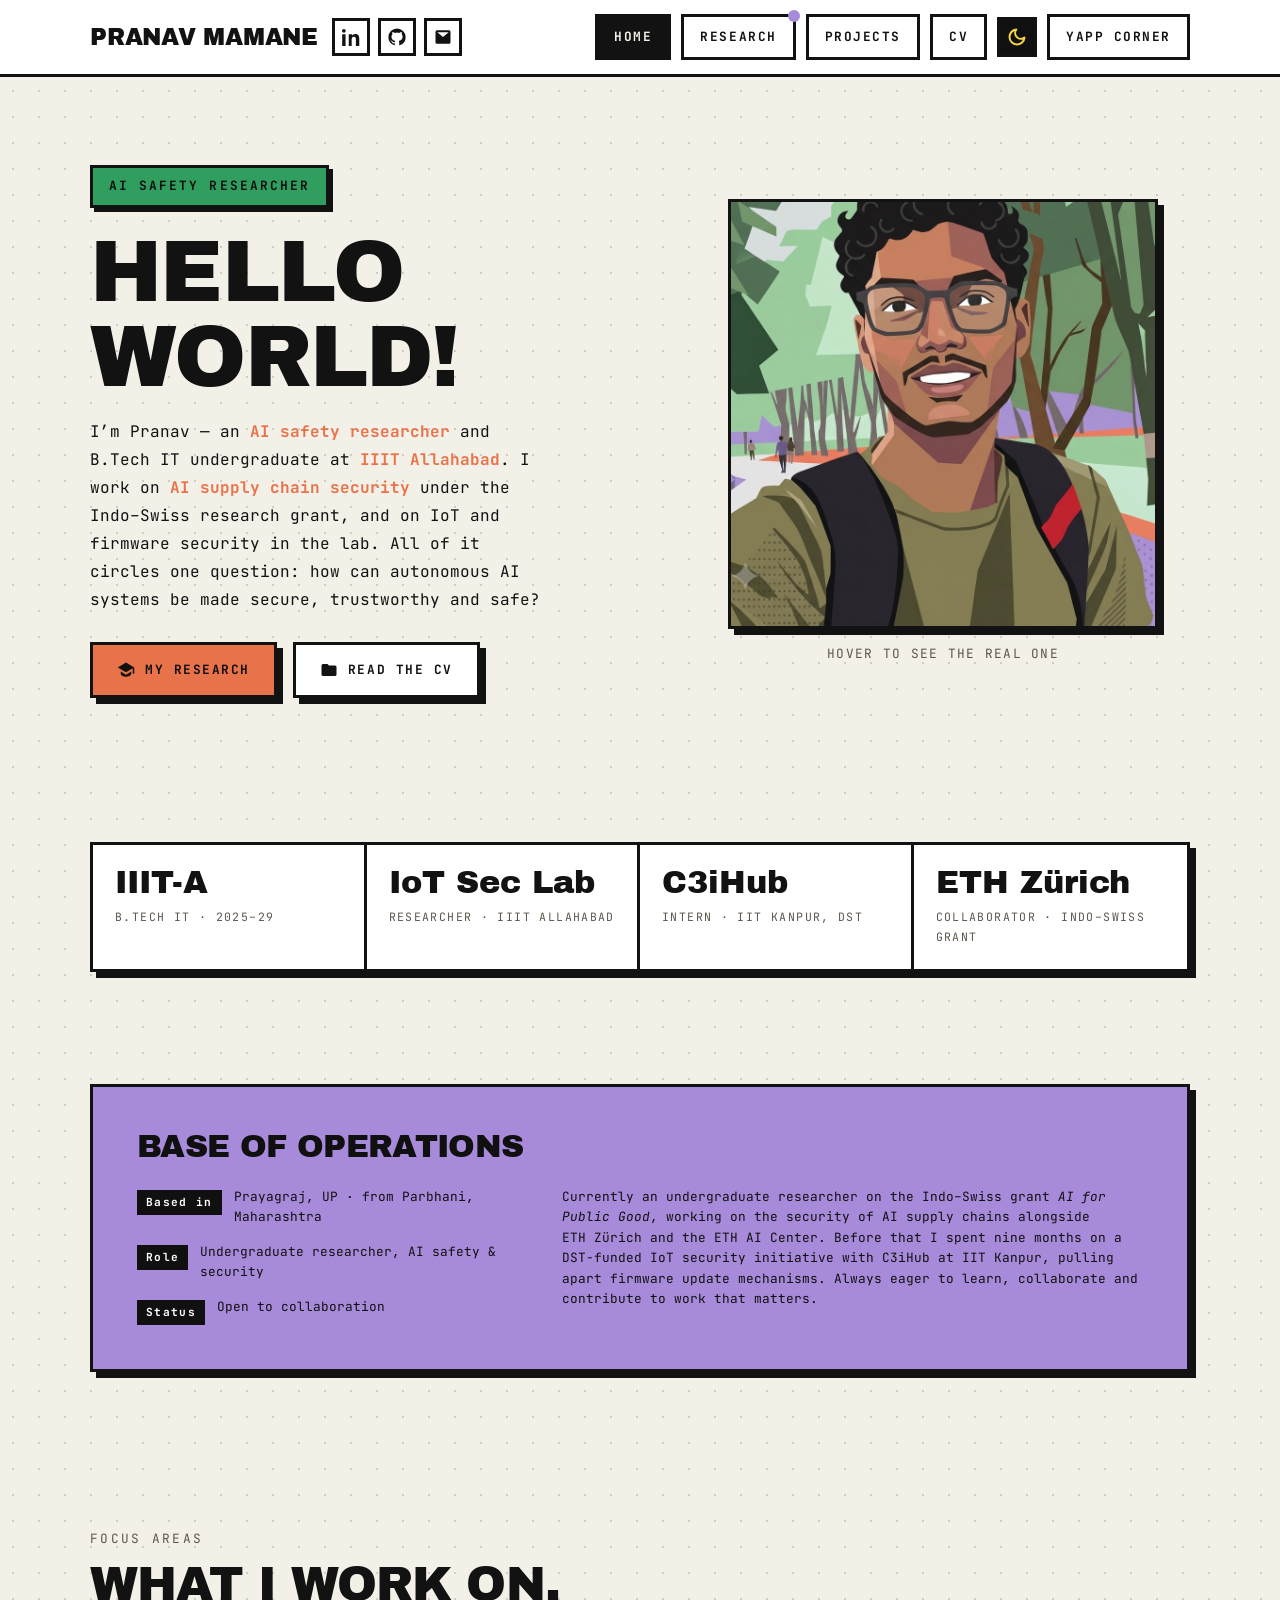
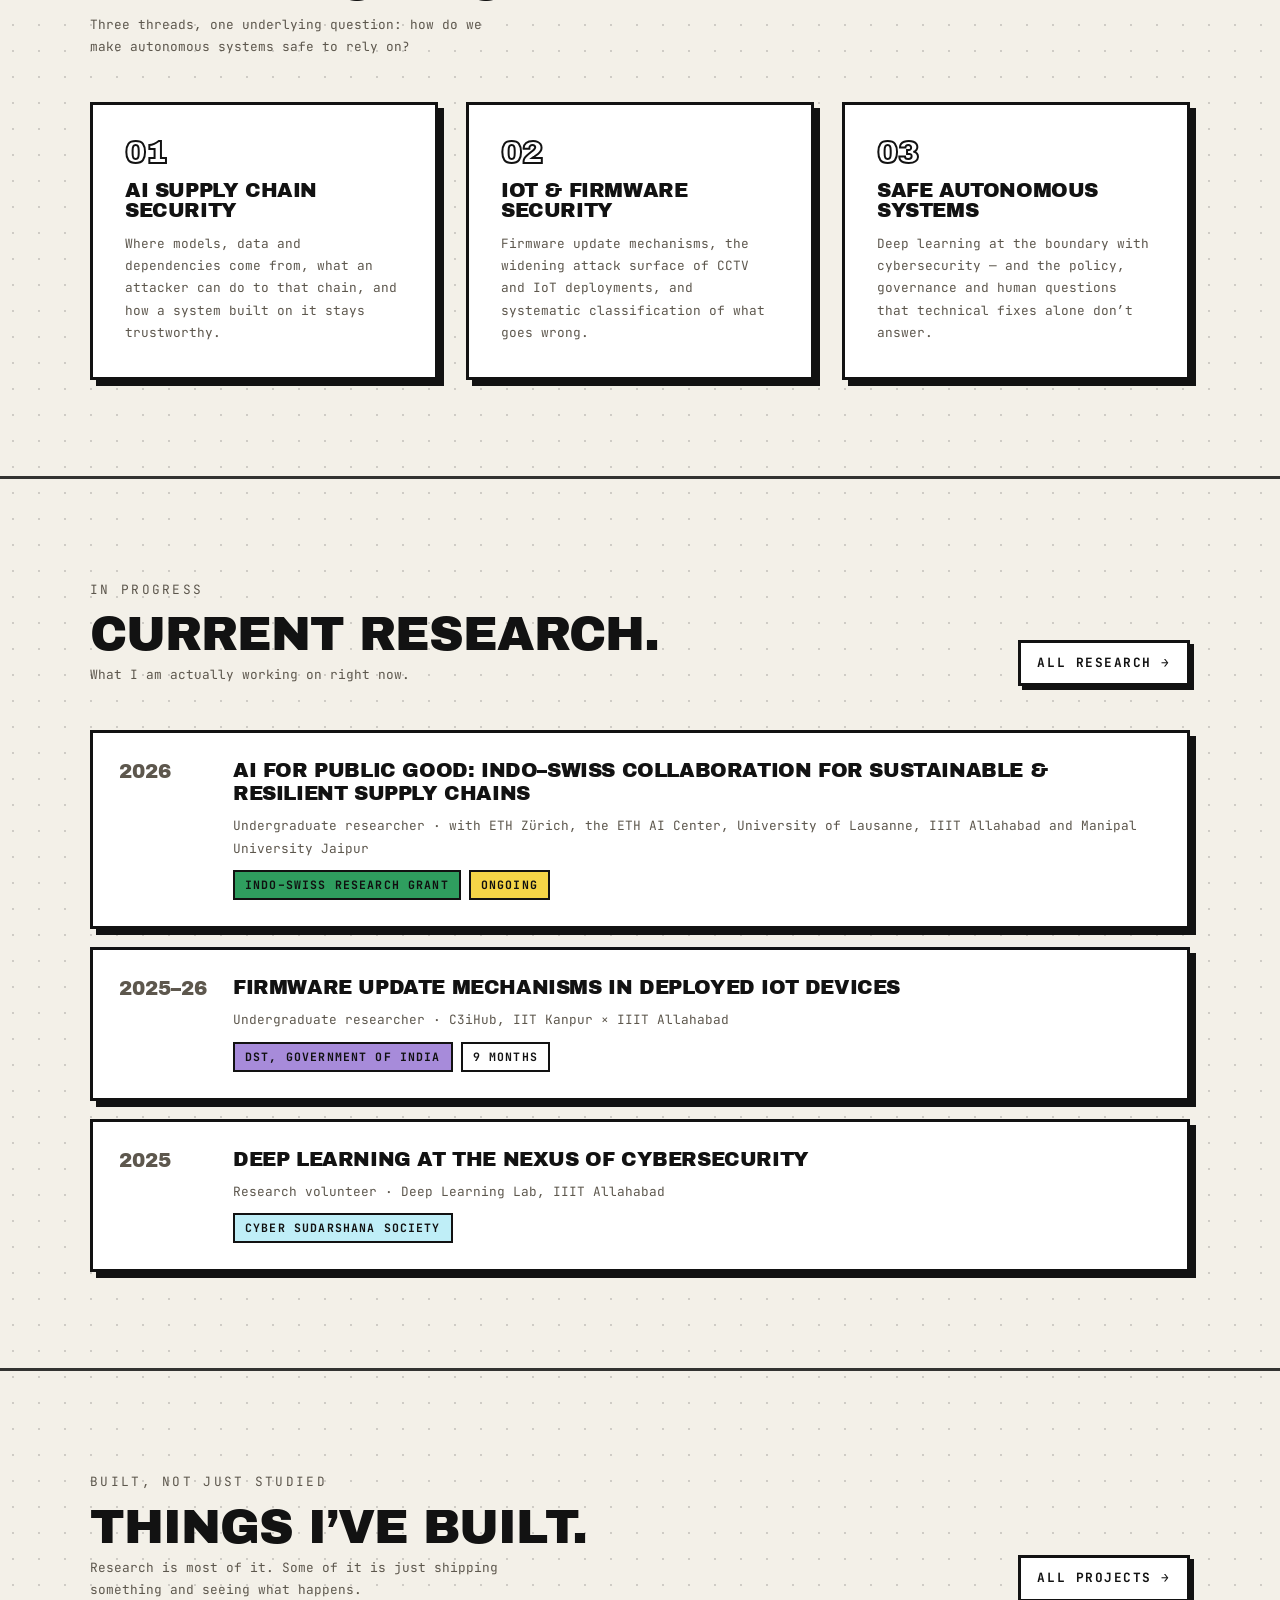
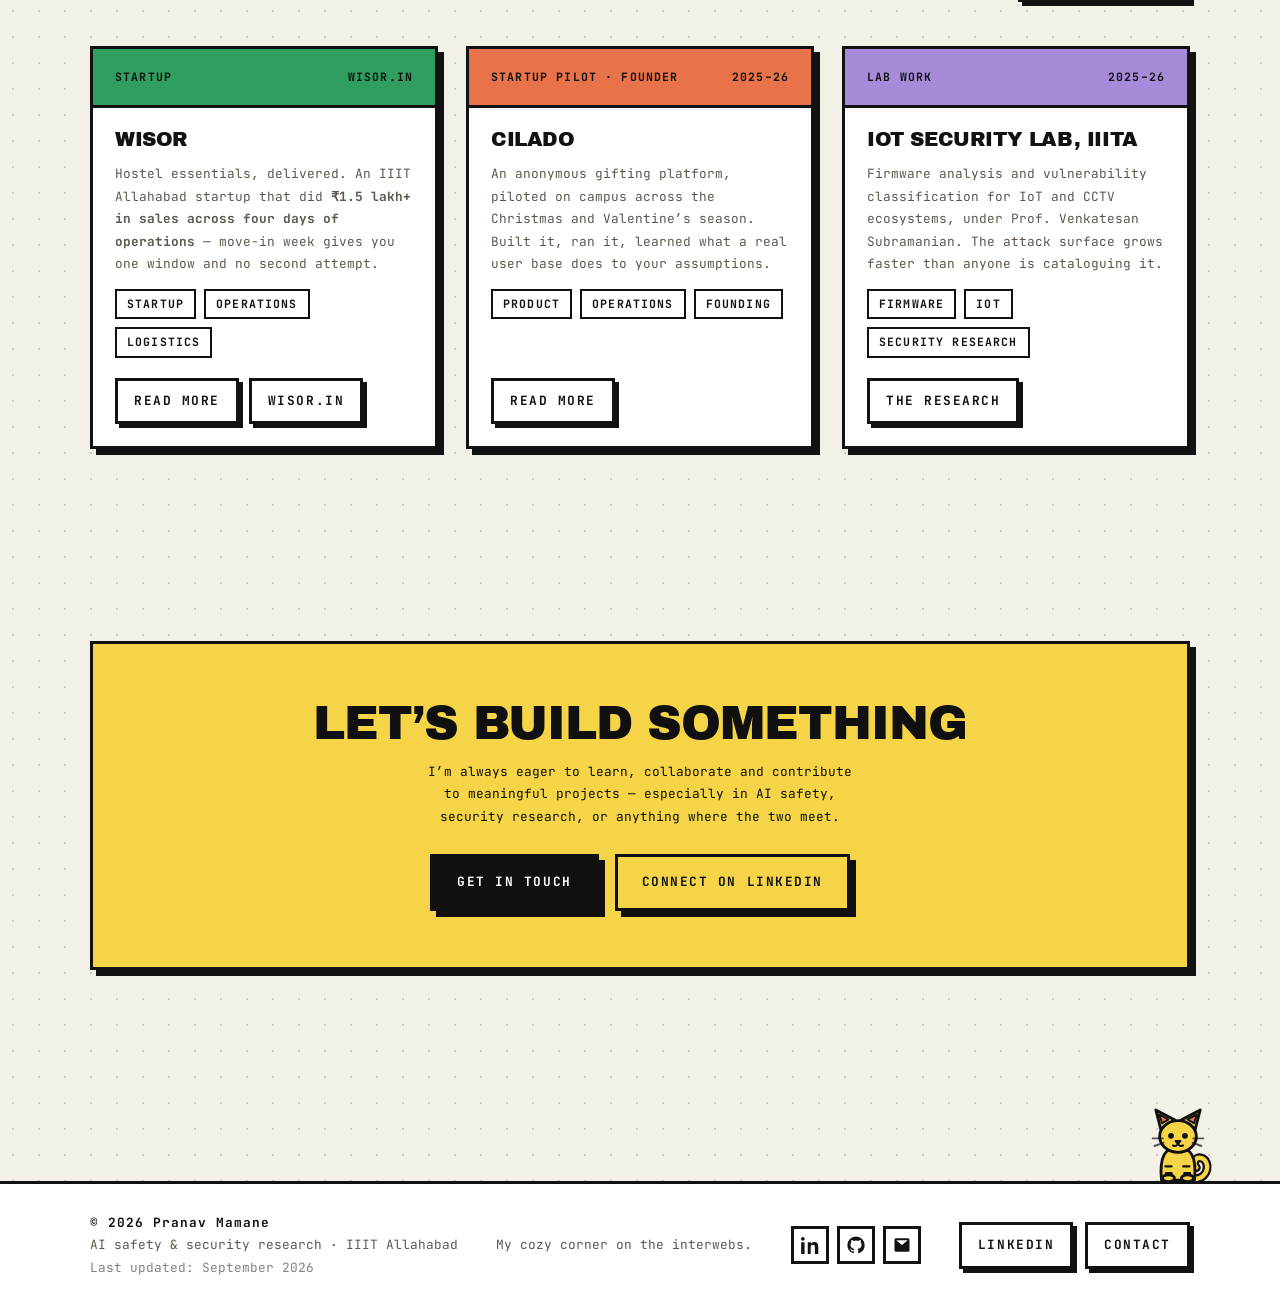
==== commit 17045ea7: "index new" ====
--- a/index.html
+++ b/index.html
@@ -10,9 +10,15 @@
 <meta property="og:title" content="Pranav Mamane — AI Safety Researcher">
 <meta property="og:description" content="AI safety and security researcher at IIIT Allahabad, working on AI supply chain security and IoT security.">
 <meta property="og:type" content="website">
+<meta property="og:image" content="assets/img/og-card.jpg">
+<meta property="og:image:width" content="1200">
+<meta property="og:image:height" content="630">
+<meta name="twitter:card" content="summary_large_image">
+<meta name="author" content="Pranav Mamane">
 <link rel="preconnect" href="https://fonts.googleapis.com">
 <link rel="preconnect" href="https://fonts.gstatic.com" crossorigin>
 <link href="https://fonts.googleapis.com/css2?family=Archivo+Black&family=JetBrains+Mono:wght@400;700&display=swap" rel="stylesheet">
+<script>document.documentElement.classList.add("js");</script>
 <link rel="stylesheet" href="assets/css/style.css">
 </head>
 <body>
@@ -23,7 +29,7 @@
   <div class="header__progress" aria-hidden="true"></div>
   <div class="wrap header__inner">
     <div class="brand">
-      <a class="brand__name" href="index.html" aria-current="page">Pranav Mamane</a>
+      <a class="brand__name" href="index.html">Pranav Mamane</a>
       <div class="socials">
         <a class="icon-btn" href="https://www.linkedin.com/in/pranavmamane/" aria-label="LinkedIn" rel="me noopener" target="_blank"><svg viewBox="0 0 24 24"><path d="M4.98 3.5A2.5 2.5 0 1 1 0 3.5a2.5 2.5 0 0 1 4.98 0zM.24 8.25h4.5V24H.24zM9 8.25h4.31v2.15h.06c.6-1.14 2.07-2.34 4.26-2.34 4.56 0 5.4 3 5.4 6.9V24h-4.5v-7.9c0-1.88-.03-4.3-2.62-4.3-2.62 0-3.02 2.05-3.02 4.16V24H9z"/></svg></a>
         <a class="icon-btn" href="https://github.com/pranav18june" aria-label="GitHub" rel="me noopener" target="_blank"><svg viewBox="0 0 24 24"><path d="M12 .5A11.5 11.5 0 0 0 .5 12a11.5 11.5 0 0 0 7.86 10.92c.58.1.79-.25.79-.56v-2c-3.2.7-3.88-1.37-3.88-1.37-.53-1.34-1.29-1.7-1.29-1.7-1.05-.72.08-.7.08-.7 1.16.08 1.77 1.19 1.77 1.19 1.03 1.77 2.7 1.26 3.36.96.1-.75.4-1.26.73-1.55-2.55-.29-5.24-1.28-5.24-5.7 0-1.26.45-2.29 1.19-3.1-.12-.29-.52-1.46.11-3.05 0 0 .97-.31 3.18 1.18a11 11 0 0 1 5.8 0c2.2-1.49 3.17-1.18 3.17-1.18.63 1.59.23 2.76.12 3.05.74.81 1.18 1.84 1.18 3.1 0 4.43-2.69 5.4-5.25 5.69.41.36.78 1.06.78 2.14v3.18c0 .31.21.67.8.55A11.5 11.5 0 0 0 23.5 12 11.5 11.5 0 0 0 12 .5z"/></svg></a>
@@ -39,6 +45,7 @@
         <svg class="sun" viewBox="0 0 24 24" fill="none" stroke="currentColor" stroke-width="2.4" stroke-linecap="round"><circle cx="12" cy="12" r="4.2"/><path d="M12 1.6v2.6M12 19.8v2.6M4.2 4.2l1.9 1.9M17.9 17.9l1.9 1.9M1.6 12h2.6M19.8 12h2.6M4.2 19.8l1.9-1.9M17.9 6.1l1.9-1.9"/></svg>
         <svg class="moon" viewBox="0 0 24 24" fill="none" stroke="currentColor" stroke-width="2.4" stroke-linecap="round" stroke-linejoin="round"><path d="M21 12.8A9 9 0 1 1 11.2 3a7 7 0 0 0 9.8 9.8z"/></svg>
       </button>
+      <a class="nav__link nav__link--yapp" href="yapp.html">Yapp corner</a>
     </nav>
   </div>
 </header>
@@ -89,10 +96,10 @@
   <section class="section section--tight">
     <div class="wrap">
       <div class="stats reveal">
-        <div class="stat"><div class="stat__num">IIITA</div><div class="stat__label">B.Tech IT &middot; Allahabad</div></div>
-        <div class="stat"><div class="stat__num">C3iHub</div><div class="stat__label">IIT Kanpur &middot; DST funded</div></div>
-        <div class="stat"><div class="stat__num">ETH</div><div class="stat__label">Indo&ndash;Swiss grant</div></div>
-        <div class="stat"><div class="stat__num">IoT Sec</div><div class="stat__label">Security lab, IIITA</div></div>
+        <div class="stat"><div class="stat__num">IIIT-A</div><div class="stat__label">B.Tech IT &middot; 2025&ndash;29</div></div>
+        <div class="stat"><div class="stat__num">IoT Sec Lab</div><div class="stat__label">Researcher &middot; IIIT Allahabad</div></div>
+        <div class="stat"><div class="stat__num">C3iHub</div><div class="stat__label">Intern &middot; IIT Kanpur, DST</div></div>
+        <div class="stat"><div class="stat__num">ETH Z&uuml;rich</div><div class="stat__label">Collaborator &middot; Indo&ndash;Swiss grant</div></div>
       </div>
     </div>
   </section>
@@ -326,7 +333,8 @@
   <div class="wrap footer__inner">
     <div class="footer__meta">
       <strong>&copy; <span data-year>2026</span> Pranav Mamane</strong>
-      AI safety &amp; security research &middot; IIIT Allahabad
+      AI safety &amp; security research &middot; IIIT Allahabad<br>
+      <span style="opacity:.75">Last updated: September 2026</span>
     </div>
     <div class="footer__meta">My cozy corner on the interwebs.</div>
       <div class="socials footer__socials">
--- a/assets/css/style.css
+++ b/assets/css/style.css
@@ -0,0 +1,623 @@
+/* =========================================================
+   NEO-BRUTALIST PORTFOLIO — design system
+   Edit the tokens below to re-skin the whole site.
+   ========================================================= */
+
+/* ---------- 1. TOKENS ---------- */
+:root {
+  /* palette (dark is the default theme) */
+  --bg:        #1b1b1b;
+  --bg-soft:   #242424;
+  --ink:       #f2f0eb;
+  --muted:     #a6a199;
+  --line:      #f2f0eb;
+  --shadow-col:#000000;
+
+  --orange:    #e8734a;
+  --purple:    #a78bda;
+  --green:     #2f9e5f;
+  --yellow:    #f5d547;
+  --cyan:      #bfeef7;
+  --pink:      #e9a1c4;
+
+  /* on-accent text is always near-black in this system */
+  --on-accent: #101010;
+
+  --dot:       rgba(242, 240, 235, 0.13);
+  --dot-size:  26px;
+
+  /* structure */
+  --bw:        3px;                 /* border width  */
+  --sh:        6px;                 /* shadow offset */
+  --radius:    0px;
+  --wrap:      1180px;
+  --gutter:    clamp(18px, 4vw, 40px);
+
+  /* type */
+  --font-display: "Archivo Black", "Arial Black", "Helvetica Neue", Impact, sans-serif;
+  --font-mono: "JetBrains Mono", ui-monospace, SFMono-Regular, "SF Mono", Menlo, Consolas, monospace;
+
+  --step--1: clamp(0.72rem, 0.68rem + 0.2vw, 0.8rem);
+  --step-0:  clamp(0.88rem, 0.84rem + 0.22vw, 1rem);
+  --step-1:  clamp(1.05rem, 0.98rem + 0.4vw, 1.25rem);
+  --step-2:  clamp(1.4rem, 1.2rem + 1vw, 2rem);
+  --step-3:  clamp(1.9rem, 1.5rem + 2vw, 3rem);
+  --step-4:  clamp(2.8rem, 1.9rem + 4.4vw, 5.6rem);
+
+  --ease: cubic-bezier(.2, .8, .2, 1);
+}
+
+[data-theme="light"] {
+  --bg:        #f3f0e8;
+  --bg-soft:   #ffffff;
+  --ink:       #121212;
+  --muted:     #5d574d;
+  --line:      #121212;
+  --shadow-col:#121212;
+  --dot:       rgba(18, 18, 18, 0.16);
+}
+
+/* ---------- 2. RESET ---------- */
+*, *::before, *::after { box-sizing: border-box; }
+html { -webkit-text-size-adjust: 100%; scroll-behavior: smooth; }
+@media (prefers-reduced-motion: reduce) { html { scroll-behavior: auto; } }
+
+body {
+  margin: 0;
+  min-height: 100vh;
+  background-color: var(--bg);
+  background-image: radial-gradient(var(--dot) 1.2px, transparent 1.2px);
+  background-size: var(--dot-size) var(--dot-size);
+  color: var(--ink);
+  font-family: var(--font-mono);
+  font-size: var(--step-0);
+  line-height: 1.75;
+  overflow-x: hidden;
+  transition: background-color .25s var(--ease), color .25s var(--ease);
+}
+
+img, svg { display: block; max-width: 100%; }
+a { color: inherit; }
+button { font: inherit; color: inherit; }
+h1, h2, h3, h4 {
+  font-family: var(--font-display);
+  font-weight: 400;
+  text-transform: uppercase;
+  letter-spacing: -0.02em;
+  line-height: 0.98;
+  margin: 0;
+}
+p { margin: 0 0 1em; }
+ul { margin: 0; padding: 0; list-style: none; }
+
+:focus-visible {
+  outline: var(--bw) solid var(--orange);
+  outline-offset: 3px;
+}
+
+::selection { background: var(--orange); color: var(--on-accent); }
+
+.skip-link {
+  position: absolute; left: -9999px; top: 0; z-index: 200;
+  background: var(--yellow); color: #101010;
+  padding: 12px 18px; border: var(--bw) solid #101010; font-weight: 700;
+}
+.skip-link:focus { left: 12px; top: 12px; }
+
+.sr-only {
+  position: absolute; width: 1px; height: 1px; padding: 0; margin: -1px;
+  overflow: hidden; clip: rect(0 0 0 0); white-space: nowrap; border: 0;
+}
+
+/* ---------- 3. LAYOUT ---------- */
+.wrap { width: 100%; max-width: var(--wrap); margin-inline: auto; padding-inline: var(--gutter); }
+.section { padding-block: clamp(48px, 8vw, 96px); }
+.section--tight { padding-block: clamp(32px, 5vw, 56px); }
+
+.rule { height: var(--bw); background: var(--line); border: 0; margin: 0; opacity: .85; }
+
+.section-head {
+  display: flex; align-items: flex-end; justify-content: space-between;
+  gap: 20px; flex-wrap: wrap; margin-bottom: clamp(24px, 4vw, 44px);
+}
+.section-head h2 { font-size: var(--step-3); }
+.section-head p { color: var(--muted); margin: 6px 0 0; max-width: 52ch; font-size: var(--step--1); }
+
+.eyebrow {
+  display: inline-block; font-size: var(--step--1); letter-spacing: .18em;
+  text-transform: uppercase; color: var(--muted); margin-bottom: 10px;
+}
+
+/* ---------- 4. HEADER / NAV ---------- */
+.header {
+  position: sticky; top: 0; z-index: 90;
+  background: var(--bg-soft);
+  border-bottom: var(--bw) solid var(--line);
+}
+.header__progress {
+  position: absolute; inset: 0 auto 0 0; width: var(--progress, 0%);
+  background: var(--green); opacity: .95; pointer-events: none;
+  transition: width .08s linear;
+}
+.header__inner {
+  position: relative; z-index: 1;
+  display: flex; align-items: center; justify-content: space-between;
+  gap: 16px; padding-block: 14px; flex-wrap: wrap;
+}
+.brand { display: flex; align-items: center; gap: 14px; flex-wrap: wrap; }
+.brand__name {
+  font-family: var(--font-display); font-size: clamp(1.05rem, 0.9rem + .7vw, 1.5rem);
+  text-transform: uppercase; letter-spacing: -0.01em; text-decoration: none; white-space: nowrap;
+}
+.socials { display: flex; gap: 8px; }
+.icon-btn {
+  display: grid; place-items: center; width: 38px; height: 38px;
+  border: var(--bw) solid var(--line); background: transparent; color: inherit;
+  text-decoration: none; cursor: pointer;
+  transition: transform .15s var(--ease), background-color .15s var(--ease), color .15s var(--ease);
+}
+.icon-btn svg { width: 18px; height: 18px; fill: currentColor; }
+.icon-btn:hover { background: var(--ink); color: var(--bg); transform: translate(-2px, -2px); }
+
+.nav { display: flex; align-items: center; gap: 10px; flex-wrap: wrap; }
+.nav__link {
+  position: relative; text-decoration: none; text-transform: uppercase;
+  font-size: var(--step--1); letter-spacing: .12em; font-weight: 700;
+  padding: 9px 16px; border: var(--bw) solid var(--line); background: transparent;
+  transition: transform .15s var(--ease), background-color .15s var(--ease), color .15s var(--ease), box-shadow .15s var(--ease);
+}
+.nav__link:hover { transform: translate(-2px, -2px); box-shadow: 3px 3px 0 var(--shadow-col); }
+.nav__link[aria-current="page"] { background: var(--ink); color: var(--bg); }
+.nav__link[data-dot]::after {
+  content: ""; position: absolute; top: -7px; right: -7px;
+  width: 12px; height: 12px; border-radius: 50%; background: var(--purple);
+}
+.theme-toggle {
+  width: 40px; height: 40px; display: grid; place-items: center; cursor: pointer;
+  background: var(--yellow); color: #101010; border: var(--bw) solid var(--line);
+  transition: transform .15s var(--ease);
+}
+.theme-toggle:hover { transform: translate(-2px, -2px) rotate(-6deg); }
+.theme-toggle svg { width: 20px; height: 20px; }
+.theme-toggle .moon { display: none; }
+[data-theme="light"] .theme-toggle { background: #101010; color: var(--yellow); }
+[data-theme="light"] .theme-toggle .sun { display: none; }
+[data-theme="light"] .theme-toggle .moon { display: block; }
+
+/* ---------- 5. BUTTONS / CHIPS ---------- */
+.btn {
+  display: inline-flex; align-items: center; gap: 10px;
+  padding: 14px 24px; text-decoration: none; cursor: pointer;
+  font-weight: 700; font-size: var(--step--1); letter-spacing: .12em; text-transform: uppercase;
+  border: var(--bw) solid var(--line); background: transparent; color: var(--ink);
+  box-shadow: var(--sh) var(--sh) 0 var(--shadow-col);
+  transition: transform .15s var(--ease), box-shadow .15s var(--ease), background-color .15s var(--ease);
+}
+.btn:hover { transform: translate(-3px, -3px); box-shadow: calc(var(--sh) + 3px) calc(var(--sh) + 3px) 0 var(--shadow-col); }
+.btn:active { transform: translate(2px, 2px); box-shadow: 2px 2px 0 var(--shadow-col); }
+.btn svg { width: 18px; height: 18px; fill: currentColor; }
+.btn--primary { background: var(--orange); color: var(--on-accent); border-color: var(--line); }
+.btn--ghost { background: var(--bg-soft); }
+.btn--sm { padding: 9px 16px; box-shadow: 4px 4px 0 var(--shadow-col); }
+
+.chip {
+  display: inline-flex; align-items: center; gap: 6px;
+  padding: 3px 10px; font-size: 0.72rem; letter-spacing: .1em; text-transform: uppercase;
+  font-weight: 700; border: 2px solid var(--line); background: transparent;
+  max-width: 100%; overflow-wrap: anywhere;
+}
+.chip--solid  { background: var(--ink); color: var(--bg); border-color: var(--ink); }
+.chip--green  { background: var(--green);  color: var(--on-accent); border-color: var(--line); }
+.chip--purple { background: var(--purple); color: var(--on-accent); border-color: var(--line); }
+.chip--orange { background: var(--orange); color: var(--on-accent); border-color: var(--line); }
+.chip--yellow { background: var(--yellow); color: var(--on-accent); border-color: var(--line); }
+.chip--cyan   { background: var(--cyan);   color: var(--on-accent); border-color: var(--line); }
+
+.tags { display: flex; flex-wrap: wrap; gap: 8px; }
+
+/* inline text links */
+.tlink {
+  color: inherit; text-decoration: none;
+  border-bottom: 2px solid var(--orange);
+  padding-bottom: 1px; transition: background-color .15s var(--ease);
+}
+.tlink:hover { background: var(--orange); color: var(--on-accent); }
+
+/* ---------- 6. CARD PRIMITIVE ---------- */
+.card {
+  background: var(--bg-soft);
+  border: var(--bw) solid var(--line);
+  box-shadow: var(--sh) var(--sh) 0 var(--shadow-col);
+  padding: clamp(20px, 3vw, 32px);
+}
+.card--flat { box-shadow: none; }
+.card--hover { transition: transform .18s var(--ease), box-shadow .18s var(--ease); }
+.card--hover:hover { transform: translate(-4px, -4px); box-shadow: calc(var(--sh) + 4px) calc(var(--sh) + 4px) 0 var(--shadow-col); }
+
+/* ---------- 7. HERO ---------- */
+.hero { padding-block: clamp(40px, 7vw, 88px); }
+.hero__grid {
+  display: grid; gap: clamp(28px, 5vw, 60px);
+  grid-template-columns: 1fr; align-items: center;
+}
+@media (min-width: 900px) { .hero__grid { grid-template-columns: 1.05fr 0.95fr; } }
+
+.badge {
+  display: inline-block; background: var(--green); color: var(--on-accent);
+  border: var(--bw) solid var(--line); padding: 7px 16px;
+  font-size: var(--step--1); font-weight: 700; letter-spacing: .16em; text-transform: uppercase;
+  box-shadow: 4px 4px 0 var(--shadow-col);
+}
+.hero h1 { font-size: var(--step-4); margin: 22px 0 18px; }
+.hero__lead { color: var(--ink); max-width: 46ch; font-size: var(--step-0); }
+.hero__lead strong { color: var(--orange); font-weight: 700; }
+.hero__actions { display: flex; flex-wrap: wrap; gap: 16px; margin-top: 28px; }
+
+/* portrait with cursor-reveal */
+/* --r animates natively thanks to @property; browsers without it just snap. */
+@property --r {
+  syntax: "<length>";
+  inherits: true;
+  initial-value: 0px;
+}
+
+.portrait {
+  position: relative; justify-self: center; width: min(100%, 430px);
+  --r: 0px;          /* current reveal radius   */
+  --rr: 170px;       /* radius when revealed     */
+  --mx: 50%; --my: 50%;
+  transition: --r .3s var(--ease);
+}
+.portrait.is-on { --r: var(--rr); }
+
+.portrait__frame {
+  position: relative; overflow: hidden;
+  border: var(--bw) solid var(--line);
+  box-shadow: var(--sh) var(--sh) 0 var(--shadow-col);
+  background: var(--bg-soft);
+  aspect-ratio: 1 / 1;
+  cursor: crosshair;
+}
+.portrait__img { position: absolute; inset: 0; width: 100%; height: 100%; object-fit: cover; }
+.portrait__img--real { clip-path: circle(var(--r) at var(--mx) var(--my)); }
+.portrait__ring {
+  position: absolute; top: 0; left: 0; z-index: 2;
+  width: calc(var(--r) * 2); height: calc(var(--r) * 2);
+  transform: translate(calc(var(--mx) - var(--r)), calc(var(--my) - var(--r)));
+  border: var(--bw) solid var(--ink); border-radius: 50%;
+  pointer-events: none; opacity: var(--ring-o, 0);
+  transition: opacity .2s var(--ease);
+  mix-blend-mode: difference;
+}
+.portrait__hint {
+  margin-top: 14px; text-align: center; font-size: var(--step--1);
+  color: var(--muted); letter-spacing: .1em; text-transform: uppercase;
+  transition: opacity .2s var(--ease);
+}
+.portrait.is-on .portrait__hint { opacity: .35; }
+
+/* ---------- 8. NOW / BASE CARD ---------- */
+.now {
+  background: var(--purple); color: var(--on-accent);
+  border: var(--bw) solid var(--line);
+  box-shadow: var(--sh) var(--sh) 0 var(--shadow-col);
+  padding: clamp(24px, 4vw, 44px);
+}
+.now h2 { font-size: var(--step-2); margin-bottom: 24px; }
+.now__grid { display: grid; gap: clamp(20px, 3vw, 44px); grid-template-columns: 1fr; }
+@media (min-width: 820px) { .now__grid { grid-template-columns: 0.8fr 1.2fr; } }
+.now__facts { display: grid; gap: 14px; align-content: start; }
+.now__fact { display: flex; gap: 12px; align-items: flex-start; }
+.now__key {
+  background: #101010; color: #fff; font-size: 0.7rem; font-weight: 700;
+  letter-spacing: .12em; padding: 3px 9px; white-space: nowrap; margin-top: 3px;
+}
+.now__val { font-size: var(--step--1); line-height: 1.6; }
+.now p { margin: 0; }
+
+/* ---------- 9. GRIDS ---------- */
+.grid { display: grid; gap: clamp(18px, 2.5vw, 28px); }
+.grid--2 { grid-template-columns: repeat(auto-fit, minmax(min(100%, 320px), 1fr)); }
+.grid--3 { grid-template-columns: repeat(auto-fit, minmax(min(100%, 280px), 1fr)); }
+
+/* focus cards (what I work on) */
+.focus { display: grid; gap: 12px; align-content: start; }
+.focus__num {
+  font-family: var(--font-display); font-size: var(--step-2);
+  -webkit-text-stroke: 2px var(--ink); color: transparent; line-height: 1;
+}
+.focus h3 { font-size: var(--step-1); }
+.focus p { color: var(--muted); font-size: var(--step--1); margin: 0; }
+
+/* ---------- 10. PROJECT CARDS ---------- */
+.project { display: flex; flex-direction: column; padding: 0; overflow: hidden; }
+.project__top {
+  border-bottom: var(--bw) solid var(--line);
+  padding: 18px 22px; display: flex; align-items: center; justify-content: space-between; gap: 12px;
+  color: var(--on-accent); font-weight: 700; letter-spacing: .1em; text-transform: uppercase; font-size: 0.72rem;
+}
+.project__body { padding: 22px; display: flex; flex-direction: column; gap: 14px; flex: 1; }
+.project__body h3 { font-size: var(--step-1); }
+.project__body p { color: var(--muted); font-size: var(--step--1); margin: 0; }
+.project__links { display: flex; gap: 10px; flex-wrap: wrap; margin-top: auto; padding-top: 6px; }
+.t-orange { background: var(--orange); }
+.t-purple { background: var(--purple); }
+.t-green  { background: var(--green); }
+.t-yellow { background: var(--yellow); }
+.t-cyan   { background: var(--cyan); }
+.t-pink   { background: var(--pink); }
+
+/* ---------- 11. PUBLICATIONS ---------- */
+.filters { display: flex; flex-wrap: wrap; gap: 10px; margin-bottom: 28px; }
+.filter {
+  cursor: pointer; background: transparent; border: var(--bw) solid var(--line);
+  padding: 8px 16px; font-size: var(--step--1); font-weight: 700;
+  letter-spacing: .1em; text-transform: uppercase;
+  transition: transform .15s var(--ease), background-color .15s var(--ease), color .15s var(--ease);
+}
+.filter:hover { transform: translate(-2px, -2px); }
+.filter[aria-pressed="true"] { background: var(--ink); color: var(--bg); }
+
+.pub-list { display: grid; gap: 18px; }
+.pub {
+  display: grid; gap: 4px 22px; grid-template-columns: 1fr;
+  background: var(--bg-soft); border: var(--bw) solid var(--line);
+  box-shadow: var(--sh) var(--sh) 0 var(--shadow-col);
+  padding: clamp(18px, 2.4vw, 26px);
+  transition: transform .18s var(--ease), box-shadow .18s var(--ease);
+}
+.pub:hover { transform: translate(-3px, -3px); box-shadow: calc(var(--sh) + 3px) calc(var(--sh) + 3px) 0 var(--shadow-col); }
+@media (min-width: 720px) { .pub { grid-template-columns: 92px 1fr; } }
+.pub__year {
+  font-family: var(--font-display); font-size: var(--step-1);
+  color: var(--muted); line-height: 1.2;
+}
+.pub__body { display: grid; gap: 10px; min-width: 0; }
+.pub__title { font-size: var(--step-1); line-height: 1.15; overflow-wrap: anywhere; }
+.pub__authors { font-size: var(--step--1); color: var(--muted); margin: 0; }
+.pub__authors .me { color: var(--ink); text-decoration: underline; text-decoration-color: var(--orange); text-underline-offset: 3px; }
+.pub__meta { display: flex; flex-wrap: wrap; gap: 8px; align-items: center; }
+.pub__links { display: flex; flex-wrap: wrap; gap: 8px; }
+.pub__links a {
+  text-decoration: none; font-size: 0.72rem; font-weight: 700; letter-spacing: .1em; text-transform: uppercase;
+  border: 2px solid var(--line); padding: 4px 10px;
+  transition: background-color .15s var(--ease), color .15s var(--ease);
+}
+.pub__links a:hover { background: var(--ink); color: var(--bg); }
+.is-hidden { display: none !important; }
+
+/* ---------- 12. TALKS ---------- */
+.talk {
+  display: grid; gap: 6px 24px; grid-template-columns: 1fr; align-items: start;
+  padding: 22px 0; border-bottom: 2px dashed var(--muted);
+}
+.talk:last-child { border-bottom: 0; }
+@media (min-width: 760px) { .talk { grid-template-columns: 150px 1fr auto; } }
+.talk__date { font-size: var(--step--1); color: var(--muted); letter-spacing: .08em; text-transform: uppercase; }
+.talk h3 { font-size: var(--step-1); margin-bottom: 6px; }
+.talk__where { font-size: var(--step--1); color: var(--muted); margin: 0; }
+.talk__side { display: flex; gap: 8px; flex-wrap: wrap; align-items: center; margin-top: 8px; }
+@media (min-width: 760px) { .talk__side { margin-top: 0; justify-content: flex-end; } }
+
+/* ---------- 13. TIMELINE ---------- */
+.timeline { position: relative; display: grid; gap: 26px; }
+.timeline::before {
+  content: ""; position: absolute; left: 9px; top: 6px; bottom: 6px;
+  width: var(--bw); background: var(--line); opacity: .5;
+}
+@media (min-width: 860px) { .timeline::before { left: 210px; } }
+.tl-item { position: relative; padding-left: 40px; }
+@media (min-width: 860px) { .tl-item { padding-left: 250px; } }
+.tl-item::before {
+  content: ""; position: absolute; left: 0; top: 8px;
+  width: 21px; height: 21px; border-radius: 50%;
+  background: var(--bg); border: var(--bw) solid var(--line);
+}
+@media (min-width: 860px) { .tl-item::before { left: 201px; } }
+.tl-item.is-current::before { background: var(--green); }
+.tl-when {
+  font-size: var(--step--1); color: var(--muted); letter-spacing: .08em;
+  text-transform: uppercase; margin-bottom: 8px;
+}
+@media (min-width: 860px) {
+  .tl-when { position: absolute; left: 0; top: 4px; width: 180px; text-align: right; margin: 0; }
+}
+.tl-role { font-size: var(--step-1); margin-bottom: 4px; }
+.tl-org { font-size: var(--step-0); color: var(--orange); margin: 0 0 12px; font-weight: 700; }
+.tl-points { display: grid; gap: 8px; margin-bottom: 14px; }
+.tl-points li { position: relative; padding-left: 20px; font-size: var(--step--1); color: var(--muted); line-height: 1.6; }
+.tl-points li::before { content: "▸"; position: absolute; left: 0; color: var(--orange); }
+
+/* ---------- 14. STATS ---------- */
+.stats { display: grid; gap: 0; grid-template-columns: repeat(auto-fit, minmax(150px, 1fr));
+  border: var(--bw) solid var(--line); box-shadow: var(--sh) var(--sh) 0 var(--shadow-col); background: var(--bg-soft); }
+.stat { padding: 22px; border-right: var(--bw) solid var(--line); }
+.stat:last-child { border-right: 0; }
+.stat__num { font-family: var(--font-display); font-size: var(--step-2); line-height: 1; }
+.stat__label { font-size: 0.72rem; letter-spacing: .12em; text-transform: uppercase; color: var(--muted); margin-top: 8px; }
+
+/* ---------- 15. CTA + FOOTER ---------- */
+.cta {
+  background: var(--yellow); color: var(--on-accent);
+  border: var(--bw) solid var(--line); box-shadow: var(--sh) var(--sh) 0 var(--shadow-col);
+  padding: clamp(28px, 5vw, 56px); text-align: center;
+}
+.cta h2 { font-size: var(--step-3); margin-bottom: 14px; }
+.cta p { max-width: 54ch; margin-inline: auto; font-size: var(--step--1); }
+.cta .btn { color: var(--on-accent); border-color: #101010; box-shadow: var(--sh) var(--sh) 0 #101010; }
+.cta .btn--primary { background: #101010; color: #fff; }
+.cta__actions { display: flex; gap: 16px; justify-content: center; flex-wrap: wrap; margin-top: 26px; }
+
+.footer { border-top: var(--bw) solid var(--line); margin-top: clamp(96px, 9vw, 130px); background: var(--bg-soft); }
+.footer__inner {
+  display: flex; flex-wrap: wrap; gap: 20px; align-items: center; justify-content: space-between;
+  padding-block: 28px; font-size: var(--step--1);
+}
+.footer__meta { color: var(--muted); }
+.footer__meta strong { color: var(--ink); display: block; letter-spacing: .08em; }
+.footer__actions { display: flex; gap: 12px; flex-wrap: wrap; }
+
+/* ---------- 16. CURSOR RING ---------- */
+.cursor-ring {
+  position: fixed; top: 0; left: 0; z-index: 999; pointer-events: none;
+  width: 26px; height: 26px; margin: -13px 0 0 -13px;
+  border: 2px solid var(--ink); border-radius: 50%;
+  opacity: 0; transition: opacity .25s var(--ease), width .18s var(--ease), height .18s var(--ease), margin .18s var(--ease), background-color .18s var(--ease);
+  mix-blend-mode: difference;
+}
+.cursor-ring.is-visible { opacity: .9; }
+.cursor-ring.is-big { width: 54px; height: 54px; margin: -27px 0 0 -27px; }
+@media (hover: none), (pointer: coarse) { .cursor-ring { display: none; } }
+
+/* ---------- 17. REVEAL ON SCROLL ---------- */
+.js .reveal { opacity: 0; transform: translateY(18px); transition: opacity .5s var(--ease), transform .5s var(--ease); }
+.js .reveal.is-in { opacity: 1; transform: none; }
+@media (prefers-reduced-motion: reduce) {
+  .js .reveal { opacity: 1; transform: none; transition: none; }
+  .btn, .card--hover, .pub, .nav__link, .icon-btn { transition: none; }
+  .portrait { transition: none; }
+}
+
+/* ---------- 18. PAGE-LEVEL UTILITIES ---------- */
+.page-title { font-size: var(--step-4); margin-bottom: 20px; }
+.lead-wide { max-width: 62ch; }
+.sub-head { font-size: var(--step-1); margin-bottom: 14px; }
+.stack-gap { margin-bottom: 40px; }
+.card-title { font-size: var(--step-2); margin-bottom: 18px; }
+
+/* ---------- 19. CASE STUDIES ---------- */
+.cases { display: grid; gap: clamp(24px, 4vw, 40px); }
+.case {
+  display: grid; grid-template-columns: 1fr;
+  background: var(--bg-soft); border: var(--bw) solid var(--line);
+  box-shadow: var(--sh) var(--sh) 0 var(--shadow-col);
+}
+@media (min-width: 880px) { .case { grid-template-columns: 260px 1fr; } }
+.case__media {
+  position: relative; min-height: 180px; color: var(--on-accent);
+  border-bottom: var(--bw) solid var(--line);
+  display: flex; flex-direction: column; justify-content: space-between;
+  padding: 22px;
+}
+@media (min-width: 880px) { .case__media { border-bottom: 0; border-right: var(--bw) solid var(--line); } }
+.case__index { font-family: var(--font-display); font-size: clamp(3rem, 6vw, 5rem); line-height: 0.9; }
+.case__kind { font-size: 0.72rem; font-weight: 700; letter-spacing: .14em; text-transform: uppercase; }
+.case__body { padding: clamp(22px, 3vw, 34px); display: grid; gap: 14px; align-content: start; }
+.case__body h3 { font-size: var(--step-2); }
+.case__tagline { font-size: var(--step-0); color: var(--ink); margin: 0; font-weight: 700; }
+.case__body > p { color: var(--muted); font-size: var(--step--1); margin: 0; }
+.case__facts { display: grid; gap: 10px; margin: 4px 0; }
+.case__facts li { font-size: var(--step--1); color: var(--muted); display: flex; gap: 12px; flex-wrap: wrap; }
+.case__k {
+  background: var(--ink); color: var(--bg); font-size: 0.68rem; font-weight: 700;
+  letter-spacing: .12em; text-transform: uppercase; padding: 2px 9px; height: fit-content; white-space: nowrap;
+}
+
+/* ---------- 20. SKILLS ---------- */
+.skills { display: grid; gap: 18px; }
+.skill-row { display: grid; gap: 8px; }
+.skill-row__k {
+  font-size: 0.7rem; font-weight: 700; letter-spacing: .14em;
+  text-transform: uppercase; color: var(--muted);
+}
+
+
+
+/* ---------- 21. THE CAT ---------- */
+/* Sits on the footer's top edge. Asleep in dark mode, awake in light,
+   meows when petted. Purely decorative - nothing depends on it. */
+.footer { position: relative; }
+
+.cat {
+  position: absolute; bottom: 100%; right: clamp(14px, 6vw, 64px);
+  z-index: 3; color: var(--on-accent); line-height: 0;
+}
+.cat__btn {
+  background: none; border: 0; padding: 0; margin: 0; cursor: pointer;
+  display: block; line-height: 0; color: inherit;
+}
+.cat__svg {
+  width: clamp(56px, 7vw, 76px); height: auto; display: block;
+  transform-origin: 50% 100%;
+}
+.cat__btn:hover .cat__svg,
+.cat__btn:focus-visible .cat__svg { animation: cat-wiggle .55s var(--ease); }
+@keyframes cat-wiggle {
+  0%, 100% { transform: rotate(0); }
+  30%      { transform: rotate(-6deg); }
+  65%      { transform: rotate(5deg); }
+}
+
+.cat__tail { transform-origin: 90px 96px; animation: cat-tail 3.4s ease-in-out infinite; }
+@keyframes cat-tail {
+  0%, 100% { transform: rotate(0); }
+  50%      { transform: rotate(-10deg); }
+}
+
+.cat__eyes-open { transform-origin: 60px 44px; animation: cat-blink 5.5s infinite; }
+@keyframes cat-blink {
+  0%, 93%, 100% { transform: scaleY(1); }
+  96%           { transform: scaleY(.12); }
+}
+
+/* asleep by default in the dark theme */
+.cat__eyes-shut, .cat__zzz { display: none; }
+[data-theme="dark"] .cat:not(.is-awake) .cat__eyes-open { display: none; }
+[data-theme="dark"] .cat:not(.is-awake) .cat__eyes-shut { display: block; }
+[data-theme="dark"] .cat:not(.is-awake) .cat__zzz {
+  display: block; animation: cat-zzz 3s ease-in-out infinite;
+}
+@keyframes cat-zzz {
+  0%, 100% { opacity: .35; transform: translateY(2px); }
+  50%      { opacity: 1;   transform: translateY(-2px); }
+}
+
+.cat__bubble {
+  position: absolute; bottom: calc(100% - 10px); left: 50%;
+  transform: translate(-58%, 8px) scale(.82);
+  background: var(--yellow); color: var(--on-accent);
+  border: var(--bw) solid var(--on-accent);
+  box-shadow: 4px 4px 0 var(--shadow-col);
+  padding: 4px 12px; white-space: nowrap; line-height: 1.5;
+  font-size: .72rem; font-weight: 700; letter-spacing: .1em; text-transform: uppercase;
+  opacity: 0; pointer-events: none;
+  transition: opacity .18s var(--ease), transform .18s var(--ease);
+}
+.cat.is-meowing .cat__bubble { opacity: 1; transform: translate(-58%, 0) scale(1); }
+
+@media (prefers-reduced-motion: reduce) {
+  .cat__tail, .cat__eyes-open, .cat__zzz,
+  .cat__btn:hover .cat__svg, .cat__btn:focus-visible .cat__svg { animation: none; }
+  .cat__bubble { transition: none; }
+}
+
+/* ---------- 22. COMPACT HEADER ON SMALL SCREENS ---------- */
+@media (max-width: 680px) {
+  .header__inner { padding-block: 10px; gap: 10px; }
+  .brand { gap: 10px; }
+  /* socials live in the footer at this size, so the header stays short */
+  .header .socials { display: none; }
+  .nav {
+    width: 100%;
+    flex-wrap: nowrap;
+    overflow-x: auto;
+    overscroll-behavior-x: contain;
+    scrollbar-width: none;
+    padding-bottom: 2px;
+  }
+  .nav::-webkit-scrollbar { display: none; }
+  .nav__link { flex: 0 0 auto; padding: 8px 13px; }
+  /* pin the toggle to the brand row so it never scrolls out of reach */
+  .theme-toggle { position: absolute; top: 10px; right: var(--gutter); z-index: 2; }
+}
+
+@media (max-width: 420px) {
+  .footer__inner { flex-direction: column; align-items: flex-start; }
+}
+
+/* ---------- 23. PRINT ---------- */
+@media print {
+  .header, .footer, .cursor-ring, .cta, .portrait__ring, .cat { display: none !important; }
+  body { background: #fff; color: #000; }
+  .card, .pub { box-shadow: none; }
+}
